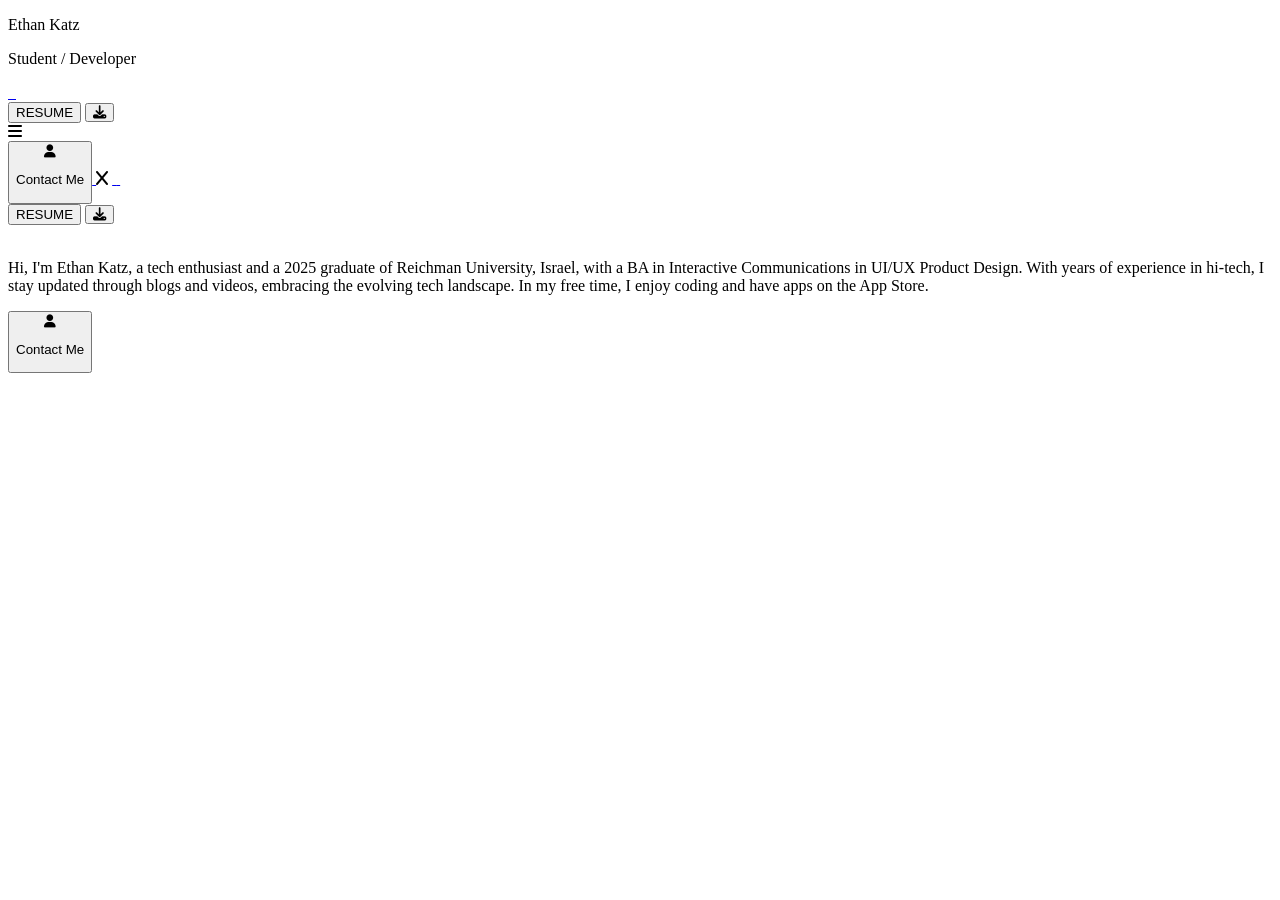
==== index.html @ 872ad4d2 "Update bio to reflect 2025 graduation The home page copy and the meta/og descriptions on the home, c" ====
<!DOCTYPE html>
<html>
  <head>
    <meta charset="UTF-8" />
    <link rel="stylesheet" href="/style.css?v=1.0" />
    <meta name="viewport" content="width=device-width,initial-scale=1" />
    <link
      rel="apple-touch-icon"
      sizes="180x180"
      href="https://ik.imagekit.io/ethankatz/IMG_0045_srifbNHCv.jpg" />
    <link
      rel="icon"
      type="image/png"
      sizes="32x32"
      href="https://ik.imagekit.io/ethankatz/IMG_0045_srifbNHCv.jpg" />
    <link
      rel="icon"
      type="image/png"
      sizes="16x16"
      href="https://ik.imagekit.io/ethankatz/IMG_0045_srifbNHCv.jpg" />
    <title>Ethan Katz</title>
    <meta name="title" content="Ethan Katz" />
    <meta
      name="description"
      content="Hi, I'm Ethan Katz, a tech enthusiast with multiple years of
          experience in hi-tech. In 2025, I graduated from Reichman
          University in Israel with a BA in Interactive Communications in UI/UX Product Design. I'm currently living in Israel but I grew up in Detroit,
          Michigan. Besides for my education and professional endeavors, I love
          staying up to date with the latest technology by reading blogs and
          watching videos to broaden my horizons and embrace the ever-evolving
          landscape of technology. In my free time, I enjoy coding
          and I have created a couple of apps currently on the App Store." />
    <meta property="og:type" content="website" />
    <meta property="og:url" content="https://katzethan.com/" />
    <meta property="og:title" content="Ethan Katz" />
    <meta
      property="og:description"
      content="Hi, I'm Ethan Katz, a tech enthusiast with multiple years of
          experience in hi-tech. In 2025, I graduated from Reichman
          University in Israel with a BA in Interactive Communications in UI/UX Product Design. I'm currently living in Israel but I grew up in Detroit,
          Michigan. Besides for my education and professional endeavors, I love
          staying up to date with the latest technology by reading blogs and
          watching videos to broaden my horizons and embrace the ever-evolving
          landscape of technology. In my free time, I enjoy coding
          and I have created a couple of apps currently on the App Store." />
    <meta
      property="og:image"
      content="https://ik.imagekit.io/ethankatz/IMG_0045_srifbNHCv.jpg" />
    <link
      href="https://fonts.googleapis.com/css2?family=Montserrat&display=swap&family=Permanent+Marker&display=swap"
      rel="stylesheet" />
    <link
      href="https://fonts.googleapis.com/css?family=Jura"
      rel="stylesheet" />
    <link
      rel="stylesheet"
      href="https://cdnjs.cloudflare.com/ajax/libs/font-awesome/6.5.2/css/all.min.css" />
    <script
      async
      src="https://www.googletagmanager.com/gtag/js?id=G-3BS5N4R20S"></script>
    <script>
      window.dataLayer = window.dataLayer || [];
      function gtag() {
        dataLayer.push(arguments);
      }
      gtag("js", new Date());

      gtag("config", "G-3BS5N4R20S");
    </script>
  </head>
  <body>
    <div class="header-div">
      <div>
        <p class="text-name">Ethan Katz</p>
        <p class="text-bio">Student / Developer</p>
      </div>
      <div class="nav-bar">
        <a href="appstore/appstore.html">
          <img
            class="appstore-button"
            src="https://ik.imagekit.io/ethankatz/image%203_d5ofz4-LZ.png?updatedAt=1715024123411"
            alt="" />
        </a>
        <a href="Https://Github.com/Ethan-Katz" target="_blank">
          <img
            class="github-button"
            src="https://ik.imagekit.io/ethankatz/githubimage_bPc_3LEwG.png?ik-sdk-version=javascript-1.4.3&updatedAt=1655300149205"
            alt="" />
        </a>
        <a href="https://linkedin.com/in/ethanrkatz" target="_blank">
          <img
            class="linkedin-button"
            src="https://ik.imagekit.io/ethankatz/Linkedin__H7a9CwIHK.png?ik-sdk-version=javascript-1.4.3&updatedAt=1655300155496"
            alt="" />
        </a>
        <div class="pill-button">
          <a href="resume/cv.html" target="_blank"
            ><button class="resume-button">RESUME</button></a
          >
          <a href="Resume-EthanKatz.pdf" download="Resume-EthanKatz"
            ><button class="download-button fa fa-download"></button
          ></a>
        </div>
      </div>
      <i class="fa-solid fa-bars menu-bar"></i>
      <div class="nav-bar-mobile">
        <a href="contact/contact.html">
          <button class="non-floating-button">
            <i class="fa-solid fa-user floating-user"></i>
            <p class="floating-text">Contact Me</p>
          </button>
        </a>
        <i class="fa-solid fa-x close-button"></i>
        <a class="appstore-a" href="appstore/appstore.html">
          <img
            class="appstore-button"
            src="https://ik.imagekit.io/ethankatz/image%203_d5ofz4-LZ.png?updatedAt=1715024123411"
            alt="" />
        </a>
        <a
          class="github-a"
          href="Https://Github.com/Ethan-Katz"
          target="_blank">
          <img
            class="github-button"
            src="https://ik.imagekit.io/ethankatz/githubimage_bPc_3LEwG.png?ik-sdk-version=javascript-1.4.3&updatedAt=1655300149205"
            alt="" />
        </a>
        <a
          class="linkedin-a"
          href="https://linkedin.com/in/ethanrkatz"
          target="_blank">
          <img
            class="linkedin-button"
            src="https://ik.imagekit.io/ethankatz/Linkedin__H7a9CwIHK.png?ik-sdk-version=javascript-1.4.3&updatedAt=1655300155496"
            alt="" />
        </a>
        <div class="pill-button">
          <a href="resume/cv.html" target="_blank"
            ><button class="resume-button">RESUME</button></a
          >
          <a href="Resume-EthanKatz.pdf" download="Resume-EthanKatz"
            ><button class="download-button fa fa-download"></button
          ></a>
        </div>
      </div>
    </div>
    <div class="main-div">
      <img
        class="background-image"
        src="https://ik.imagekit.io/ethankatz/Desktop_TbOBhF9pt.svg?updatedAt=1715025002561"
        alt="" />
      <img
        draggable="false"
        src="https://ik.imagekit.io/ethankatz/IMG_0045_srifbNHCv.jpg?updatedAt=1703605185402"
        alt=""
        class="main-image" />
      <p class="main-text">
        Hi, I'm Ethan Katz, a tech enthusiast and a 2025 graduate of Reichman
        University, Israel, with a BA in Interactive Communications in UI/UX
        Product Design. With years of experience in hi-tech, I stay updated
        through blogs and videos, embracing the evolving tech landscape. In my
        free time, I enjoy coding and have apps on the App Store.
      </p>
    </div>
    <a href="contact/contact.html">
      <button class="floating-button">
        <i class="fa-solid fa-user floating-user"></i>
        <p class="floating-text">Contact Me</p>
      </button>
    </a>

    <script src="script.js"></script>
  </body>
</html>
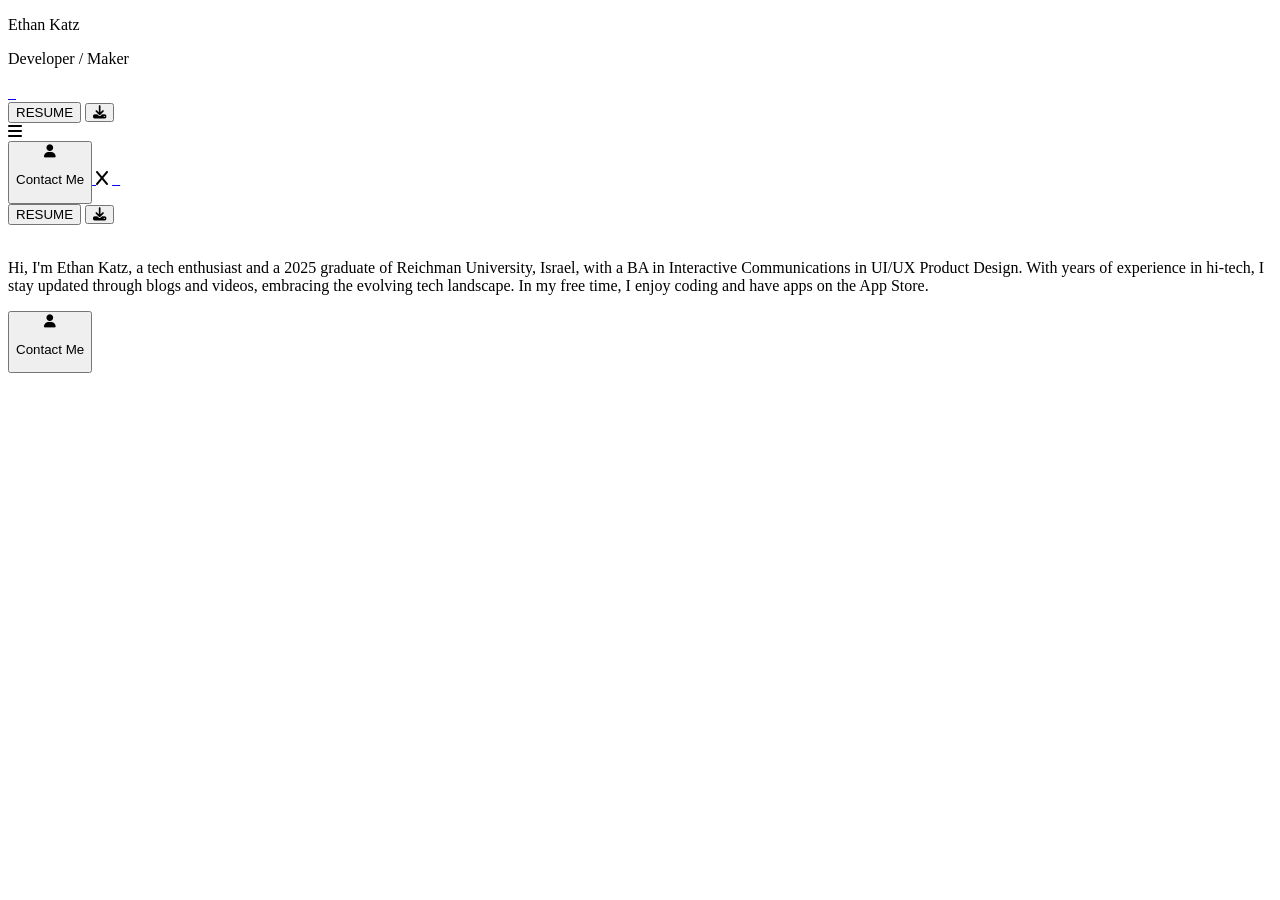
==== commit 382cc368: "Replace the "Student" tagline with "Developer / Maker" The home page header and the resume's summary" ====
--- a/index.html
+++ b/index.html
@@ -72,7 +72,7 @@
     <div class="header-div">
       <div>
         <p class="text-name">Ethan Katz</p>
-        <p class="text-bio">Student / Developer</p>
+        <p class="text-bio">Developer / Maker</p>
       </div>
       <div class="nav-bar">
         <a href="appstore/appstore.html">
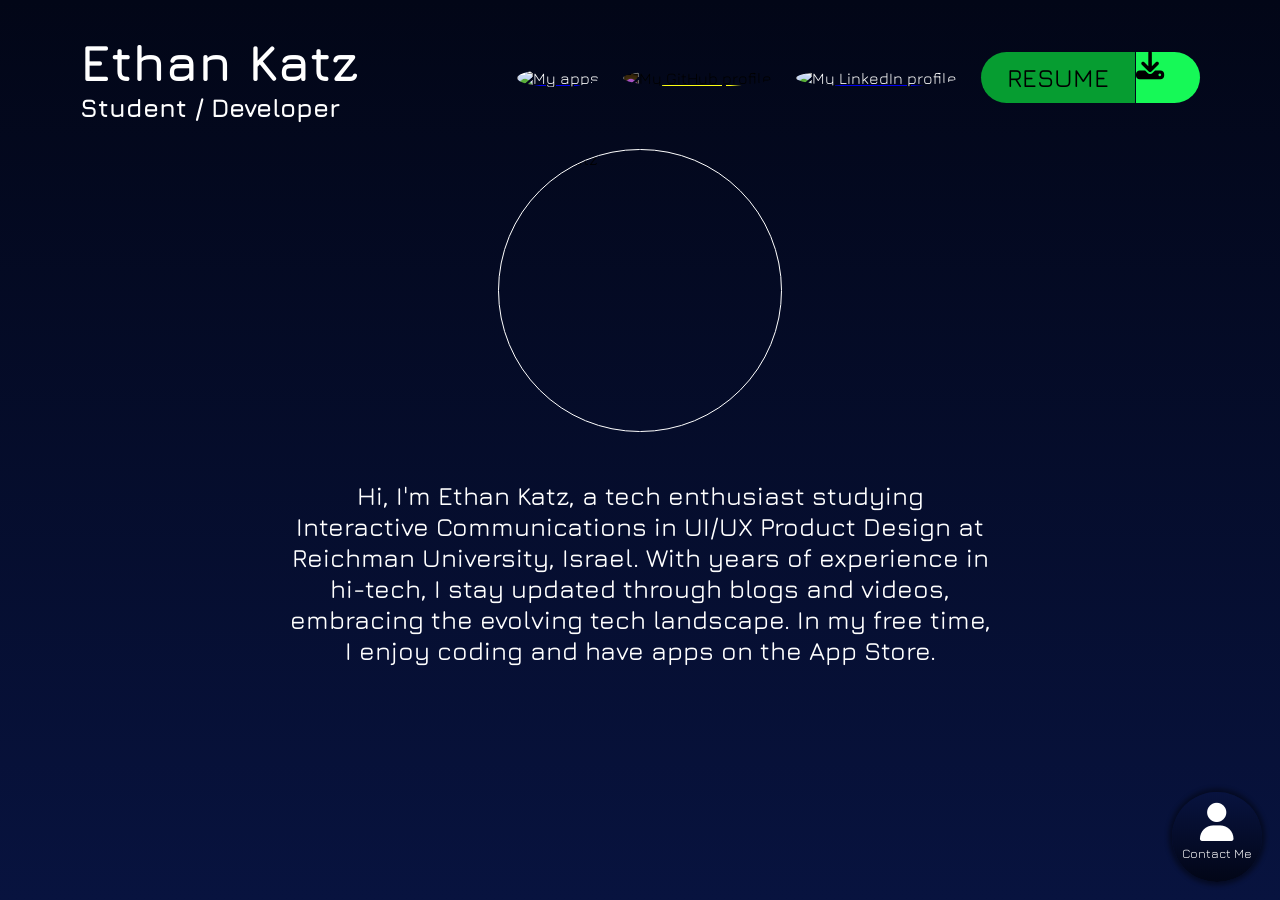
==== commit e08de16f: "Make the site usable with a screen reader and a keyboard Give every meaningful image real alt text, " ====
--- a/index.html
+++ b/index.html
@@ -1,5 +1,5 @@
 <!DOCTYPE html>
-<html>
+<html lang="en">
   <head>
     <meta charset="UTF-8" />
     <link rel="stylesheet" href="/style.css?v=1.0" />
@@ -23,8 +23,8 @@
     <meta
       name="description"
       content="Hi, I'm Ethan Katz, a tech enthusiast with multiple years of
-          experience in hi-tech. In 2025, I graduated from Reichman
-          University in Israel with a BA in Interactive Communications in UI/UX Product Design. I'm currently living in Israel but I grew up in Detroit,
+          experience in hi-tech. Currently, I'm pursuing my studies at Reichman
+          University in Israel, learning Interactive Communications in UI/UX Product Design. I'm currently living in Israel but I grew up in Detroit,
           Michigan. Besides for my education and professional endeavors, I love
           staying up to date with the latest technology by reading blogs and
           watching videos to broaden my horizons and embrace the ever-evolving
@@ -36,8 +36,8 @@
     <meta
       property="og:description"
       content="Hi, I'm Ethan Katz, a tech enthusiast with multiple years of
-          experience in hi-tech. In 2025, I graduated from Reichman
-          University in Israel with a BA in Interactive Communications in UI/UX Product Design. I'm currently living in Israel but I grew up in Detroit,
+          experience in hi-tech. Currently, I'm pursuing my studies at Reichman
+          University in Israel, learning Interactive Communications in UI/UX Product Design. I'm currently living in Israel but I grew up in Detroit,
           Michigan. Besides for my education and professional endeavors, I love
           staying up to date with the latest technology by reading blogs and
           watching videos to broaden my horizons and embrace the ever-evolving
@@ -72,50 +72,61 @@
     <div class="header-div">
       <div>
         <p class="text-name">Ethan Katz</p>
-        <p class="text-bio">Developer / Maker</p>
+        <p class="text-bio">Student / Developer</p>
       </div>
       <div class="nav-bar">
         <a href="appstore/appstore.html">
           <img
             class="appstore-button"
             src="https://ik.imagekit.io/ethankatz/image%203_d5ofz4-LZ.png?updatedAt=1715024123411"
-            alt="" />
+            alt="My apps" />
         </a>
         <a href="Https://Github.com/Ethan-Katz" target="_blank">
           <img
             class="github-button"
             src="https://ik.imagekit.io/ethankatz/githubimage_bPc_3LEwG.png?ik-sdk-version=javascript-1.4.3&updatedAt=1655300149205"
-            alt="" />
+            alt="My GitHub profile" />
         </a>
         <a href="https://linkedin.com/in/ethanrkatz" target="_blank">
           <img
             class="linkedin-button"
             src="https://ik.imagekit.io/ethankatz/Linkedin__H7a9CwIHK.png?ik-sdk-version=javascript-1.4.3&updatedAt=1655300155496"
-            alt="" />
+            alt="My LinkedIn profile" />
         </a>
         <div class="pill-button">
-          <a href="resume/cv.html" target="_blank"
-            ><button class="resume-button">RESUME</button></a
+          <a class="resume-button" href="resume/cv.html" target="_blank"
+            >RESUME</a
           >
-          <a href="Resume-EthanKatz.pdf" download="Resume-EthanKatz"
-            ><button class="download-button fa fa-download"></button
-          ></a>
+          <a
+            class="download-button fa fa-download"
+            href="Resume-EthanKatz.pdf"
+            download="Resume-EthanKatz"
+            aria-label="Download my resume as a PDF"></a>
         </div>
       </div>
-      <i class="fa-solid fa-bars menu-bar"></i>
-      <div class="nav-bar-mobile">
+      <button
+        class="menu-bar"
+        type="button"
+        aria-label="Open menu"
+        aria-expanded="false"
+        aria-controls="nav-bar-mobile">
+        <i class="fa-solid fa-bars" aria-hidden="true"></i>
+      </button>
+      <div class="nav-bar-mobile" id="nav-bar-mobile">
         <a href="contact/contact.html">
           <button class="non-floating-button">
-            <i class="fa-solid fa-user floating-user"></i>
+            <i class="fa-solid fa-user floating-user" aria-hidden="true"></i>
             <p class="floating-text">Contact Me</p>
           </button>
         </a>
-        <i class="fa-solid fa-x close-button"></i>
+        <button class="close-button" type="button" aria-label="Close menu">
+          <i class="fa-solid fa-x" aria-hidden="true"></i>
+        </button>
         <a class="appstore-a" href="appstore/appstore.html">
           <img
             class="appstore-button"
             src="https://ik.imagekit.io/ethankatz/image%203_d5ofz4-LZ.png?updatedAt=1715024123411"
-            alt="" />
+            alt="My apps" />
         </a>
         <a
           class="github-a"
@@ -124,7 +135,7 @@
           <img
             class="github-button"
             src="https://ik.imagekit.io/ethankatz/githubimage_bPc_3LEwG.png?ik-sdk-version=javascript-1.4.3&updatedAt=1655300149205"
-            alt="" />
+            alt="My GitHub profile" />
         </a>
         <a
           class="linkedin-a"
@@ -133,15 +144,17 @@
           <img
             class="linkedin-button"
             src="https://ik.imagekit.io/ethankatz/Linkedin__H7a9CwIHK.png?ik-sdk-version=javascript-1.4.3&updatedAt=1655300155496"
-            alt="" />
+            alt="My LinkedIn profile" />
         </a>
         <div class="pill-button">
-          <a href="resume/cv.html" target="_blank"
-            ><button class="resume-button">RESUME</button></a
+          <a class="resume-button" href="resume/cv.html" target="_blank"
+            >RESUME</a
           >
-          <a href="Resume-EthanKatz.pdf" download="Resume-EthanKatz"
-            ><button class="download-button fa fa-download"></button
-          ></a>
+          <a
+            class="download-button fa fa-download"
+            href="Resume-EthanKatz.pdf"
+            download="Resume-EthanKatz"
+            aria-label="Download my resume as a PDF"></a>
         </div>
       </div>
     </div>
@@ -153,19 +166,19 @@
       <img
         draggable="false"
         src="https://ik.imagekit.io/ethankatz/IMG_0045_srifbNHCv.jpg?updatedAt=1703605185402"
-        alt=""
+        alt="Ethan Katz"
         class="main-image" />
       <p class="main-text">
-        Hi, I'm Ethan Katz, a tech enthusiast and a 2025 graduate of Reichman
-        University, Israel, with a BA in Interactive Communications in UI/UX
-        Product Design. With years of experience in hi-tech, I stay updated
-        through blogs and videos, embracing the evolving tech landscape. In my
-        free time, I enjoy coding and have apps on the App Store.
+        Hi, I'm Ethan Katz, a tech enthusiast studying Interactive
+        Communications in UI/UX Product Design at Reichman University, Israel.
+        With years of experience in hi-tech, I stay updated through blogs and
+        videos, embracing the evolving tech landscape. In my free time, I enjoy
+        coding and have apps on the App Store.
       </p>
     </div>
     <a href="contact/contact.html">
       <button class="floating-button">
-        <i class="fa-solid fa-user floating-user"></i>
+        <i class="fa-solid fa-user floating-user" aria-hidden="true"></i>
         <p class="floating-text">Contact Me</p>
       </button>
     </a>
--- a/style.css
+++ b/style.css
@@ -0,0 +1,370 @@
+body {
+  font-family: Jura;
+  background: linear-gradient(#020617, #08133f);
+  background-repeat: no-repeat;
+  background-attachment: fixed;
+  height: 100%;
+  margin: 0;
+}
+
+/* Floating Button */
+
+.floating-button {
+  width: 7vw;
+  height: 7vw;
+  border-radius: 50%;
+  background: linear-gradient(#08133f, #020617);
+  --position: min(2vw, 2vh);
+  position: fixed;
+  bottom: var(--position);
+  right: var(--position);
+  color: white;
+  border: 0;
+  box-shadow: 0px 0px 5px 3px rgba(0, 0, 0, 0.25),
+    0px 0px 5px 3px rgba(0, 0, 0, 0.25);
+  font-size: 3vw;
+  transition: 0.5s;
+}
+
+.floating-button:hover {
+  transform: scale(1.07);
+}
+
+.floating-text {
+  font-size: 1vw;
+  font-family: Jura;
+  transform: translateY(-0.5vw);
+}
+
+.floating-user {
+  transform: translateY(0.5vw);
+}
+
+/* Top Bar */
+
+.header-div {
+  display: flex;
+  justify-content: space-between;
+  align-items: center;
+  margin-top: 2rem;
+  margin-inline: 5rem;
+  margin-bottom: 2vw;
+}
+
+/* Name and Bio */
+
+.text-name {
+  font-size: 4vw;
+  font-weight: bold;
+  color: white;
+  margin: 0;
+}
+
+.text-bio {
+  font-size: 2vw;
+  font-weight: bold;
+  color: white;
+  margin: 0;
+}
+
+/* Navigation Bar */
+
+.nav-bar {
+  display: flex;
+  align-items: center;
+  gap: 1.5rem;
+}
+
+/* Mobile Navigation Bar */
+
+.nav-bar-mobile {
+  display: none;
+}
+
+/* Navigation Bar Items */
+
+.appstore-button {
+  width: 4vw;
+  height: 4vw;
+  border-radius: 50%;
+  color: white;
+  border: 0;
+  margin: auto;
+  transition: 0.5s;
+}
+
+.appstore-button:hover {
+  transform: scale(1.07);
+}
+
+.github-button {
+  width: 4vw;
+  height: 4vw;
+  border-radius: 50%;
+  color: white;
+  border: 0;
+  margin: auto;
+  filter: invert();
+  transition: 0.5s;
+}
+
+.github-button:hover {
+  transform: scale(1.07);
+}
+
+.linkedin-button {
+  width: 4vw;
+  height: 4vw;
+  border-radius: 50%;
+  color: white;
+  border: 0;
+  margin: auto;
+  transition: 0.5s;
+}
+
+.linkedin-button:hover {
+  transform: scale(1.07);
+}
+
+.resume-button {
+  background-color: #069d31;
+  color: black;
+  text-align: center;
+  text-decoration: none;
+  border-radius: 250px 0 0 250px;
+  border: 0;
+  width: 12vw;
+  height: 4vw;
+  display: flex;
+  align-items: center;
+  justify-content: center;
+  font-family: Jura;
+  font-size: 2vw;
+  font-weight: 500;
+  transition: 0.5s;
+}
+
+.resume-button:hover {
+  transform: scale(1.07);
+}
+
+.download-button {
+  background-color: #16f957;
+  color: black;
+  border-radius: 0 250px 250px 0;
+  border: 0;
+  margin-left: 1px;
+  width: 5vw;
+  height: 4vw;
+  display: flex;
+  align-items: center;
+  justify-content: center;
+  text-decoration: none;
+  font-size: 2.2vw !important;
+  transition: 0.5s;
+}
+
+.download-button:hover {
+  transform: scale(1.07);
+}
+
+.pill-button {
+  display: flex;
+}
+
+/* Main Section */
+
+.main-div {
+  position: relative;
+}
+
+.menu-bar {
+  display: none !important;
+}
+
+/* The menu toggle and its close button are real <button> elements, so strip the
+   default chrome and keep the plain icon appearance. */
+
+.menu-bar,
+.close-button {
+  background: none;
+  border: 0;
+  padding: 0;
+  font-family: inherit;
+  color: white;
+  cursor: pointer;
+}
+
+/* Keyboard focus needs to be visible against the dark background. */
+
+a:focus-visible,
+button:focus-visible {
+  outline: 3px solid #16f957;
+  outline-offset: 3px;
+  border-radius: 4px;
+}
+
+.background-image {
+  position: absolute;
+  top: 0;
+  left: 50%;
+  transform: translateX(-50%);
+  width: 80%;
+  z-index: -1;
+}
+
+.main-image {
+  margin: auto;
+  width: 22vw;
+  aspect-ratio: 1 / 1;
+  border-radius: 50%;
+  border: 1px solid white;
+  display: block;
+  margin-bottom: 3rem;
+  transition: 0.5s;
+}
+
+.main-image:hover {
+  transform: scale(1.07);
+}
+
+.main-text {
+  color: white;
+  font-weight: 500;
+  font-size: 2vw;
+  text-align: center;
+  max-width: 55%;
+  margin: auto;
+  margin-bottom: 3rem;
+}
+
+@media screen and (orientation: portrait) {
+  .nav-bar {
+    display: none;
+  }
+
+  .background-image {
+    display: none;
+  }
+
+  .floating-button {
+    display: none;
+  }
+
+  .main-image {
+    width: 35vh;
+    margin-bottom: 1rem;
+  }
+
+  .main-text {
+    font-size: 2.5vh;
+    max-width: 90%;
+    margin-bottom: 1rem;
+  }
+
+  .text-name {
+    font-size: 5.5vh;
+  }
+
+  .text-bio {
+    font-size: 2.5vh;
+  }
+
+  .header-div {
+    margin-bottom: 2.5rem;
+    margin-inline: 2rem;
+  }
+
+  .menu-bar {
+    display: block !important;
+    color: white;
+    font-size: 5vh;
+  }
+
+  .appstore-button {
+    width: 10vh;
+    height: 10vh;
+  }
+
+  .github-button {
+    width: 10vh;
+    height: 10vh;
+  }
+
+  .linkedin-button {
+    width: 10vh;
+    height: 10vh;
+  }
+
+  .nav-bar-mobile.menu-open {
+    position: fixed;
+    top: 1.5rem;
+    right: 0.8rem;
+    display: flex;
+    flex-direction: column;
+    gap: 1.5rem;
+    background: linear-gradient(#08133f, #020617);
+    z-index: 2;
+    padding: 1.5rem;
+    border-radius: 20px;
+    border: 1px solid white;
+    width: 50%;
+  }
+
+  .close-button {
+    color: white;
+    position: absolute;
+    top: 1.6rem;
+    right: 1.5rem;
+    font-size: 5vh;
+  }
+
+  .appstore-a,
+  .github-a,
+  .linkedin-a {
+    align-self: center;
+  }
+
+  .non-floating-button {
+    width: 10vh;
+    height: 10vh;
+    border-radius: 50%;
+    background: linear-gradient(#020617, #08133f);
+    --position: min(2vw, 2vh);
+    color: white;
+    border: 0;
+    box-shadow: 0px 0px 5px 3px rgba(0, 0, 0, 0.25),
+      0px 0px 5px 3px rgba(0, 0, 0, 0.25);
+    font-size: 3vw;
+    transition: 0.5s;
+  }
+
+  .non-floating-button:hover {
+    transform: scale(1.07);
+  }
+
+  .floating-user {
+    font-size: 4vh;
+  }
+
+  .floating-text {
+    font-size: 1.2vh;
+  }
+
+  .pill-button {
+    width: max-content;
+    margin-inline: auto;
+  }
+
+  .resume-button {
+    width: 18vh;
+    height: 10vh;
+    font-size: 2.5vh;
+  }
+
+  .download-button {
+    width: 5vh;
+    height: 10vh;
+    font-size: 2vh;
+  }
+}
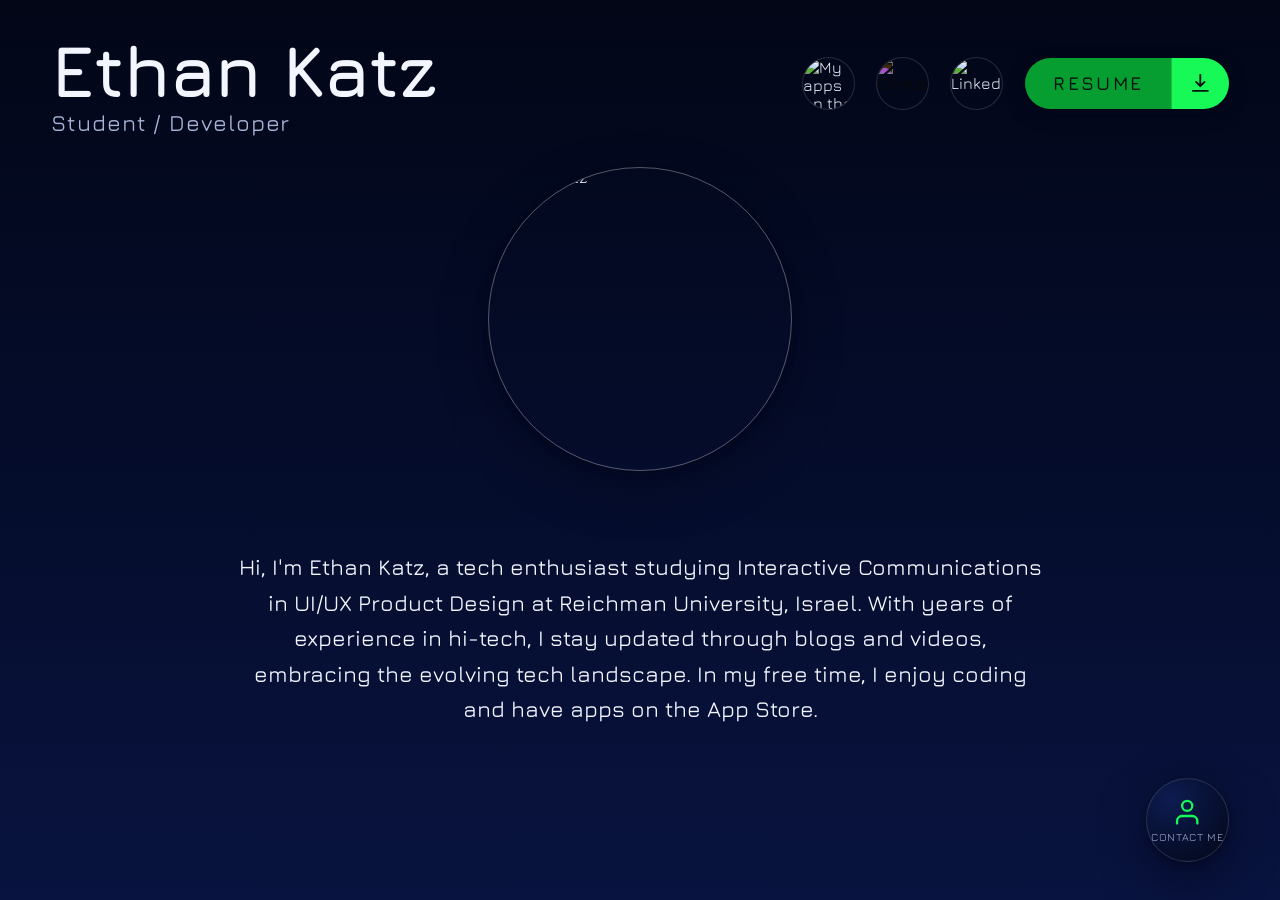
==== commit 5cb2526e: "Refresh the styling and make the apps page hold any number of apps Before: type and controls were si" ====
--- a/index.html
+++ b/index.html
@@ -1,9 +1,12 @@
-<!DOCTYPE html>
+<!doctype html>
 <html lang="en">
   <head>
     <meta charset="UTF-8" />
-    <link rel="stylesheet" href="/style.css?v=1.0" />
     <meta name="viewport" content="width=device-width,initial-scale=1" />
+    <title>Ethan Katz</title>
+
+    <link rel="stylesheet" href="/style.css?v=2.0" />
+
     <link
       rel="apple-touch-icon"
       sizes="180x180"
@@ -18,7 +21,8 @@
       type="image/png"
       sizes="16x16"
       href="https://ik.imagekit.io/ethankatz/IMG_0045_srifbNHCv.jpg" />
-    <title>Ethan Katz</title>
+
+    <meta name="theme-color" content="#020617" />
     <meta name="title" content="Ethan Katz" />
     <meta
       name="description"
@@ -46,15 +50,14 @@
     <meta
       property="og:image"
       content="https://ik.imagekit.io/ethankatz/IMG_0045_srifbNHCv.jpg" />
-    <link
-      href="https://fonts.googleapis.com/css2?family=Montserrat&display=swap&family=Permanent+Marker&display=swap"
+
+    <link rel="preconnect" href="https://fonts.googleapis.com" />
+    <link rel="preconnect" href="https://fonts.gstatic.com" crossorigin />
+    <link
+      href="https://fonts.googleapis.com/css2?family=Jura:wght@400;500;600;700&display=swap"
       rel="stylesheet" />
-    <link
-      href="https://fonts.googleapis.com/css?family=Jura"
-      rel="stylesheet" />
-    <link
-      rel="stylesheet"
-      href="https://cdnjs.cloudflare.com/ajax/libs/font-awesome/6.5.2/css/all.min.css" />
+
+    <!-- Google tag (gtag.js) -->
     <script
       async
       src="https://www.googletagmanager.com/gtag/js?id=G-3BS5N4R20S"></script>
@@ -69,120 +72,154 @@
     </script>
   </head>
   <body>
-    <div class="header-div">
-      <div>
-        <p class="text-name">Ethan Katz</p>
-        <p class="text-bio">Student / Developer</p>
+    <header class="site-header">
+      <div class="identity">
+        <span class="identity__name">Ethan Katz</span>
+        <span class="identity__role">Student / Developer</span>
       </div>
-      <div class="nav-bar">
-        <a href="appstore/appstore.html">
-          <img
-            class="appstore-button"
-            src="https://ik.imagekit.io/ethankatz/image%203_d5ofz4-LZ.png?updatedAt=1715024123411"
-            alt="My apps" />
-        </a>
-        <a href="Https://Github.com/Ethan-Katz" target="_blank">
-          <img
-            class="github-button"
-            src="https://ik.imagekit.io/ethankatz/githubimage_bPc_3LEwG.png?ik-sdk-version=javascript-1.4.3&updatedAt=1655300149205"
-            alt="My GitHub profile" />
-        </a>
-        <a href="https://linkedin.com/in/ethanrkatz" target="_blank">
-          <img
-            class="linkedin-button"
-            src="https://ik.imagekit.io/ethankatz/Linkedin__H7a9CwIHK.png?ik-sdk-version=javascript-1.4.3&updatedAt=1655300155496"
-            alt="My LinkedIn profile" />
-        </a>
-        <div class="pill-button">
-          <a class="resume-button" href="resume/cv.html" target="_blank"
-            >RESUME</a
-          >
-          <a
-            class="download-button fa fa-download"
-            href="Resume-EthanKatz.pdf"
-            download="Resume-EthanKatz"
-            aria-label="Download my resume as a PDF"></a>
-        </div>
-      </div>
+
       <button
-        class="menu-bar"
+        class="nav-toggle"
         type="button"
-        aria-label="Open menu"
         aria-expanded="false"
-        aria-controls="nav-bar-mobile">
-        <i class="fa-solid fa-bars" aria-hidden="true"></i>
+        aria-controls="site-nav"
+        aria-label="Menu">
+        <svg
+          class="nav-toggle__open"
+          viewBox="0 0 24 24"
+          fill="none"
+          stroke="currentColor"
+          stroke-width="2"
+          stroke-linecap="round"
+          aria-hidden="true">
+          <path d="M4 7h16M4 12h16M4 17h16" />
+        </svg>
+        <svg
+          class="nav-toggle__close"
+          viewBox="0 0 24 24"
+          fill="none"
+          stroke="currentColor"
+          stroke-width="2"
+          stroke-linecap="round"
+          aria-hidden="true">
+          <path d="M6 6l12 12M18 6L6 18" />
+        </svg>
       </button>
-      <div class="nav-bar-mobile" id="nav-bar-mobile">
-        <a href="contact/contact.html">
-          <button class="non-floating-button">
-            <i class="fa-solid fa-user floating-user" aria-hidden="true"></i>
-            <p class="floating-text">Contact Me</p>
-          </button>
-        </a>
-        <button class="close-button" type="button" aria-label="Close menu">
-          <i class="fa-solid fa-x" aria-hidden="true"></i>
-        </button>
-        <a class="appstore-a" href="appstore/appstore.html">
-          <img
-            class="appstore-button"
-            src="https://ik.imagekit.io/ethankatz/image%203_d5ofz4-LZ.png?updatedAt=1715024123411"
-            alt="My apps" />
-        </a>
-        <a
-          class="github-a"
-          href="Https://Github.com/Ethan-Katz"
-          target="_blank">
-          <img
-            class="github-button"
-            src="https://ik.imagekit.io/ethankatz/githubimage_bPc_3LEwG.png?ik-sdk-version=javascript-1.4.3&updatedAt=1655300149205"
-            alt="My GitHub profile" />
-        </a>
-        <a
-          class="linkedin-a"
-          href="https://linkedin.com/in/ethanrkatz"
-          target="_blank">
-          <img
-            class="linkedin-button"
-            src="https://ik.imagekit.io/ethankatz/Linkedin__H7a9CwIHK.png?ik-sdk-version=javascript-1.4.3&updatedAt=1655300155496"
-            alt="My LinkedIn profile" />
-        </a>
-        <div class="pill-button">
-          <a class="resume-button" href="resume/cv.html" target="_blank"
-            >RESUME</a
-          >
-          <a
-            class="download-button fa fa-download"
-            href="Resume-EthanKatz.pdf"
-            download="Resume-EthanKatz"
-            aria-label="Download my resume as a PDF"></a>
-        </div>
-      </div>
-    </div>
-    <div class="main-div">
+
+      <nav class="site-nav" id="site-nav">
+        <ul class="site-nav__list">
+          <li class="site-nav__contact">
+            <a class="contact-dot" href="/contact/contact.html">
+              <svg
+                viewBox="0 0 24 24"
+                fill="none"
+                stroke="currentColor"
+                stroke-width="1.8"
+                stroke-linecap="round"
+                aria-hidden="true">
+                <path d="M20 21v-2a4 4 0 0 0-4-4H8a4 4 0 0 0-4 4v2" />
+                <circle cx="12" cy="7" r="4" />
+              </svg>
+              <span>Contact Me</span>
+            </a>
+          </li>
+          <li>
+            <a class="icon-link" href="/appstore/appstore.html">
+              <img
+                src="https://ik.imagekit.io/ethankatz/tr:w-120,h-120/image%203_d5ofz4-LZ.png?updatedAt=1715024123411"
+                width="120"
+                height="120"
+                alt="My apps on the App Store" />
+            </a>
+          </li>
+          <li>
+            <a
+              class="icon-link icon-link--invert"
+              href="https://github.com/Ethan-Katz"
+              target="_blank"
+              rel="noopener">
+              <img
+                src="https://ik.imagekit.io/ethankatz/tr:w-120,h-120/githubimage_bPc_3LEwG.png?updatedAt=1655300149205"
+                width="120"
+                height="120"
+                alt="GitHub" />
+            </a>
+          </li>
+          <li>
+            <a
+              class="icon-link"
+              href="https://linkedin.com/in/ethanrkatz"
+              target="_blank"
+              rel="noopener">
+              <img
+                src="https://ik.imagekit.io/ethankatz/tr:w-120,h-120/Linkedin__H7a9CwIHK.png?updatedAt=1655300155496"
+                width="120"
+                height="120"
+                alt="LinkedIn" />
+            </a>
+          </li>
+          <li>
+            <div class="resume-pill">
+              <a
+                class="resume-pill__view"
+                href="/resume/cv.html"
+                target="_blank"
+                rel="noopener"
+                >RESUME</a
+              >
+              <a
+                class="resume-pill__download"
+                href="/Resume-EthanKatz.pdf"
+                download="Resume-EthanKatz"
+                aria-label="Download my resume as a PDF">
+                <svg
+                  viewBox="0 0 24 24"
+                  fill="none"
+                  stroke="currentColor"
+                  stroke-width="2"
+                  stroke-linecap="round"
+                  stroke-linejoin="round"
+                  aria-hidden="true">
+                  <path d="M12 3v12m0 0l-4.5-4.5M12 15l4.5-4.5M4 20h16" />
+                </svg>
+              </a>
+            </div>
+          </li>
+        </ul>
+      </nav>
+    </header>
+
+    <main class="hero">
       <img
-        class="background-image"
-        src="https://ik.imagekit.io/ethankatz/Desktop_TbOBhF9pt.svg?updatedAt=1715025002561"
-        alt="" />
-      <img
+        class="hero__portrait"
+        src="https://ik.imagekit.io/ethankatz/tr:w-620,h-620/IMG_0045_srifbNHCv.jpg?updatedAt=1703605185402"
+        width="620"
+        height="620"
         draggable="false"
-        src="https://ik.imagekit.io/ethankatz/IMG_0045_srifbNHCv.jpg?updatedAt=1703605185402"
-        alt="Ethan Katz"
-        class="main-image" />
-      <p class="main-text">
+        alt="Ethan Katz" />
+      <p class="hero__lede">
         Hi, I'm Ethan Katz, a tech enthusiast studying Interactive
         Communications in UI/UX Product Design at Reichman University, Israel.
         With years of experience in hi-tech, I stay updated through blogs and
         videos, embracing the evolving tech landscape. In my free time, I enjoy
         coding and have apps on the App Store.
       </p>
-    </div>
-    <a href="contact/contact.html">
-      <button class="floating-button">
-        <i class="fa-solid fa-user floating-user" aria-hidden="true"></i>
-        <p class="floating-text">Contact Me</p>
-      </button>
+    </main>
+
+    <a class="contact-dot contact-fab" href="/contact/contact.html">
+      <svg
+        viewBox="0 0 24 24"
+        fill="none"
+        stroke="currentColor"
+        stroke-width="1.8"
+        stroke-linecap="round"
+        aria-hidden="true">
+        <path d="M20 21v-2a4 4 0 0 0-4-4H8a4 4 0 0 0-4 4v2" />
+        <circle cx="12" cy="7" r="4" />
+      </svg>
+      <span>Contact Me</span>
     </a>
 
-    <script src="script.js"></script>
+    <script src="/script.js?v=2.0"></script>
   </body>
 </html>
--- a/style.css
+++ b/style.css
@@ -1,370 +1,491 @@
+/* ==========================================================================
+   Ethan Katz — katzethan.com
+   Design tokens, then the home page. Hand written, no build step.
+   ========================================================================== */
+
+:root {
+  /* Colour */
+  --bg-top: #020617;
+  --bg-bottom: #08133f;
+  --ink: #f3f6ff;
+  --ink-dim: #a8b5d8;
+  --hairline: rgba(255, 255, 255, 0.14);
+  --hairline-lit: rgba(255, 255, 255, 0.32);
+  --panel: rgba(9, 20, 58, 0.92);
+  --accent: #16f957;
+  --accent-deep: #069d31;
+  --accent-ink: #04140a;
+
+  /* Fluid type. Small end is phone, large end is a big desktop, and the
+     middle grows with the viewport instead of tracking it 1:1. */
+  --type-name: clamp(2.25rem, 1.35rem + 4vw, 4.75rem);
+  --type-role: clamp(1rem, 0.85rem + 0.7vw, 1.75rem);
+  --type-lede: clamp(1.05rem, 0.95rem + 0.55vw, 1.5rem);
+  --type-ui: clamp(0.95rem, 0.9rem + 0.35vw, 1.35rem);
+  --type-micro: clamp(0.625rem, 0.6rem + 0.1vw, 0.75rem);
+
+  /* Space */
+  --gutter: clamp(1.25rem, 4vw, 5rem);
+  --stack: clamp(1.5rem, 4vw, 3.5rem);
+
+  /* Shape */
+  --radius: 1.25rem;
+  --radius-pill: 999px;
+
+  /* Depth */
+  --shadow-low: 0 1px 2px rgba(2, 6, 23, 0.4), 0 6px 18px rgba(2, 6, 23, 0.35);
+  --shadow-high:
+    0 2px 6px rgba(2, 6, 23, 0.45), 0 18px 45px rgba(2, 6, 23, 0.5);
+
+  /* Motion */
+  --ease: cubic-bezier(0.2, 0.8, 0.2, 1);
+  --dur: 200ms;
+  --dur-slow: 320ms;
+}
+
+*,
+*::before,
+*::after {
+  box-sizing: border-box;
+}
+
+html {
+  -webkit-text-size-adjust: 100%;
+}
+
 body {
-  font-family: Jura;
-  background: linear-gradient(#020617, #08133f);
-  background-repeat: no-repeat;
-  background-attachment: fixed;
-  height: 100%;
   margin: 0;
-}
-
-/* Floating Button */
-
-.floating-button {
-  width: 7vw;
-  height: 7vw;
-  border-radius: 50%;
-  background: linear-gradient(#08133f, #020617);
-  --position: min(2vw, 2vh);
-  position: fixed;
-  bottom: var(--position);
-  right: var(--position);
-  color: white;
-  border: 0;
-  box-shadow: 0px 0px 5px 3px rgba(0, 0, 0, 0.25),
-    0px 0px 5px 3px rgba(0, 0, 0, 0.25);
-  font-size: 3vw;
-  transition: 0.5s;
-}
-
-.floating-button:hover {
-  transform: scale(1.07);
-}
-
-.floating-text {
-  font-size: 1vw;
-  font-family: Jura;
-  transform: translateY(-0.5vw);
-}
-
-.floating-user {
-  transform: translateY(0.5vw);
-}
-
-/* Top Bar */
-
-.header-div {
+  min-height: 100svh;
+  font-family: Jura, "Trebuchet MS", sans-serif;
+  color: var(--ink);
+  /* Propagates to the canvas, so it spans the whole document rather than
+     tiling once per viewport. */
+  background: linear-gradient(var(--bg-top), var(--bg-bottom)) no-repeat;
+  background-color: var(--bg-bottom);
   display: flex;
-  justify-content: space-between;
-  align-items: center;
-  margin-top: 2rem;
-  margin-inline: 5rem;
-  margin-bottom: 2vw;
-}
-
-/* Name and Bio */
-
-.text-name {
-  font-size: 4vw;
-  font-weight: bold;
-  color: white;
-  margin: 0;
-}
-
-.text-bio {
-  font-size: 2vw;
-  font-weight: bold;
-  color: white;
-  margin: 0;
-}
-
-/* Navigation Bar */
-
-.nav-bar {
+  flex-direction: column;
+  overflow-x: hidden;
+}
+
+a {
+  color: inherit;
+  text-decoration: none;
+}
+
+img,
+svg {
+  display: block;
+}
+
+/* One focus ring for the whole site. */
+:where(a, button):focus-visible {
+  outline: 2px solid var(--accent);
+  outline-offset: 3px;
+  border-radius: 6px;
+}
+
+/* --------------------------------------------------------------------------
+   Header
+   -------------------------------------------------------------------------- */
+
+.site-header {
   display: flex;
   align-items: center;
+  justify-content: space-between;
   gap: 1.5rem;
-}
-
-/* Mobile Navigation Bar */
-
-.nav-bar-mobile {
-  display: none;
-}
-
-/* Navigation Bar Items */
-
-.appstore-button {
-  width: 4vw;
-  height: 4vw;
-  border-radius: 50%;
-  color: white;
-  border: 0;
-  margin: auto;
-  transition: 0.5s;
-}
-
-.appstore-button:hover {
-  transform: scale(1.07);
-}
-
-.github-button {
-  width: 4vw;
-  height: 4vw;
-  border-radius: 50%;
-  color: white;
-  border: 0;
-  margin: auto;
-  filter: invert();
-  transition: 0.5s;
-}
-
-.github-button:hover {
-  transform: scale(1.07);
-}
-
-.linkedin-button {
-  width: 4vw;
-  height: 4vw;
-  border-radius: 50%;
-  color: white;
-  border: 0;
-  margin: auto;
-  transition: 0.5s;
-}
-
-.linkedin-button:hover {
-  transform: scale(1.07);
-}
-
-.resume-button {
-  background-color: #069d31;
-  color: black;
-  text-align: center;
-  text-decoration: none;
-  border-radius: 250px 0 0 250px;
-  border: 0;
-  width: 12vw;
-  height: 4vw;
+  padding: clamp(1.25rem, 3vw, 2rem) var(--gutter);
+}
+
+.identity {
+  display: grid;
+  gap: 0.15em;
+  line-height: 1.05;
+}
+
+.identity__name {
+  font-size: var(--type-name);
+  font-weight: 700;
+  letter-spacing: -0.02em;
+}
+
+.identity__role {
+  font-size: var(--type-role);
+  font-weight: 500;
+  color: var(--ink-dim);
+  letter-spacing: 0.04em;
+}
+
+/* --------------------------------------------------------------------------
+   Navigation
+   -------------------------------------------------------------------------- */
+
+.site-nav__list {
   display: flex;
   align-items: center;
-  justify-content: center;
-  font-family: Jura;
-  font-size: 2vw;
-  font-weight: 500;
-  transition: 0.5s;
-}
-
-.resume-button:hover {
-  transform: scale(1.07);
-}
-
-.download-button {
-  background-color: #16f957;
-  color: black;
-  border-radius: 0 250px 250px 0;
+  gap: clamp(0.85rem, 1.8vw, 1.75rem);
+  margin: 0;
+  padding: 0;
+  list-style: none;
+}
+
+/* Circular icon links (App Store, GitHub, LinkedIn). */
+.icon-link {
+  --icon-size: clamp(2.5rem, 4vw, 3.75rem);
+  display: block;
+  width: var(--icon-size);
+  height: var(--icon-size);
+  border-radius: 50%;
+  box-shadow: 0 0 0 1px var(--hairline);
+  transition:
+    transform var(--dur) var(--ease),
+    box-shadow var(--dur) var(--ease);
+}
+
+.icon-link img {
+  width: 100%;
+  height: 100%;
+  border-radius: inherit;
+  object-fit: cover;
+}
+
+.icon-link--invert img {
+  filter: invert(1);
+}
+
+/* Résumé pill: view on the left, download on the right. */
+.resume-pill {
+  display: flex;
+  border-radius: var(--radius-pill);
+  overflow: hidden;
+  box-shadow: var(--shadow-low);
+  transition: transform var(--dur) var(--ease);
+}
+
+.resume-pill__view,
+.resume-pill__download {
+  display: grid;
+  place-items: center;
+  height: clamp(2.5rem, 4vw, 3.75rem);
   border: 0;
-  margin-left: 1px;
-  width: 5vw;
-  height: 4vw;
-  display: flex;
-  align-items: center;
-  justify-content: center;
-  text-decoration: none;
-  font-size: 2.2vw !important;
-  transition: 0.5s;
-}
-
-.download-button:hover {
-  transform: scale(1.07);
-}
-
-.pill-button {
-  display: flex;
-}
-
-/* Main Section */
-
-.main-div {
-  position: relative;
-}
-
-.menu-bar {
-  display: none !important;
-}
-
-/* The menu toggle and its close button are real <button> elements, so strip the
-   default chrome and keep the plain icon appearance. */
-
-.menu-bar,
-.close-button {
+  font-family: inherit;
+  font-size: var(--type-ui);
+  font-weight: 600;
+  color: var(--accent-ink);
+  cursor: pointer;
+}
+
+.resume-pill__view {
+  padding-inline: clamp(1rem, 2.2vw, 2rem);
+  background: var(--accent-deep);
+  letter-spacing: 0.12em;
+}
+
+.resume-pill__download {
+  width: clamp(2.75rem, 4.5vw, 4rem);
+  background: var(--accent);
+  border-left: 1px solid rgba(4, 20, 10, 0.25);
+}
+
+.resume-pill__download svg {
+  width: 1.2em;
+  height: 1.2em;
+}
+
+/* Contact, both as the desktop floating button and inside the mobile menu. */
+.contact-dot {
+  --dot-size: clamp(5rem, 6.5vw, 6.25rem);
+  display: grid;
+  place-items: center;
+  align-content: center;
+  gap: 0.25em;
+  width: var(--dot-size);
+  height: var(--dot-size);
+  border-radius: 50%;
+  border: 1px solid var(--hairline);
+  background: radial-gradient(circle at 30% 25%, #0d1c50, var(--bg-top));
+  box-shadow: var(--shadow-high);
+  transition:
+    transform var(--dur) var(--ease),
+    box-shadow var(--dur) var(--ease);
+}
+
+.contact-dot svg {
+  width: 1.9em;
+  height: 1.9em;
+  color: var(--accent);
+}
+
+.contact-dot span {
+  font-size: var(--type-micro);
+  letter-spacing: 0.06em;
+  white-space: nowrap;
+  text-transform: uppercase;
+  color: var(--ink-dim);
+}
+
+.contact-fab {
+  position: fixed;
+  right: var(--gutter);
+  bottom: clamp(1.25rem, 3vw, 2.5rem);
+  z-index: 3;
+}
+
+/* Hamburger. Hidden until the layout narrows. */
+.nav-toggle {
+  display: none;
+  width: 3rem;
+  height: 3rem;
+  padding: 0;
+  place-items: center;
+  color: var(--ink);
   background: none;
   border: 0;
-  padding: 0;
-  font-family: inherit;
-  color: white;
   cursor: pointer;
 }
 
-/* Keyboard focus needs to be visible against the dark background. */
-
-a:focus-visible,
-button:focus-visible {
-  outline: 3px solid #16f957;
-  outline-offset: 3px;
-  border-radius: 4px;
-}
-
-.background-image {
+.nav-toggle svg {
+  width: 2rem;
+  height: 2rem;
+}
+
+.nav-toggle__close,
+.nav-toggle[aria-expanded="true"] .nav-toggle__open {
+  display: none;
+}
+
+.nav-toggle[aria-expanded="true"] .nav-toggle__close {
+  display: block;
+}
+
+/* Contact only belongs in the nav once the floating button is gone. */
+.site-nav__contact {
+  display: none;
+}
+
+/* --------------------------------------------------------------------------
+   Hero
+   -------------------------------------------------------------------------- */
+
+.hero {
+  position: relative;
+  flex: 1;
+  display: grid;
+  justify-items: center;
+  gap: var(--stack);
+  padding: 0 var(--gutter) clamp(6rem, 12vw, 9rem);
+}
+
+/* The decorative arc behind the portrait. */
+.hero::before {
+  content: "";
   position: absolute;
+  inset: 0 0 auto;
   top: 0;
-  left: 50%;
-  transform: translateX(-50%);
-  width: 80%;
+  width: min(80%, 1400px);
+  aspect-ratio: 2 / 1;
+  margin-inline: auto;
+  background: url("https://ik.imagekit.io/ethankatz/Desktop_TbOBhF9pt.svg?updatedAt=1715025002561")
+    top center / 100% auto no-repeat;
   z-index: -1;
-}
-
-.main-image {
-  margin: auto;
-  width: 22vw;
-  aspect-ratio: 1 / 1;
+  pointer-events: none;
+}
+
+.hero__portrait {
+  --size: clamp(11rem, 24vw, 19rem);
+  width: var(--size);
+  height: var(--size);
   border-radius: 50%;
-  border: 1px solid white;
-  display: block;
-  margin-bottom: 3rem;
-  transition: 0.5s;
-}
-
-.main-image:hover {
-  transform: scale(1.07);
-}
-
-.main-text {
-  color: white;
+  object-fit: cover;
+  border: 1px solid var(--hairline-lit);
+  box-shadow: var(--shadow-high);
+  transition: transform var(--dur-slow) var(--ease);
+}
+
+.hero__lede {
+  max-width: 58ch;
+  margin: 0;
+  font-size: var(--type-lede);
   font-weight: 500;
-  font-size: 2vw;
+  line-height: 1.6;
   text-align: center;
-  max-width: 55%;
-  margin: auto;
-  margin-bottom: 3rem;
-}
-
-@media screen and (orientation: portrait) {
-  .nav-bar {
+  text-wrap: pretty;
+  color: var(--ink);
+}
+
+/* --------------------------------------------------------------------------
+   Hover, only where there is a real pointer
+   -------------------------------------------------------------------------- */
+
+@media (hover: hover) {
+  .icon-link:hover {
+    transform: scale(1.07);
+    box-shadow: 0 0 0 1px var(--hairline-lit);
+  }
+
+  .resume-pill:hover {
+    transform: scale(1.04);
+  }
+
+  .contact-dot:hover {
+    transform: translateY(-3px) scale(1.04);
+    box-shadow:
+      var(--shadow-high),
+      0 0 0 1px var(--hairline-lit);
+  }
+
+  .hero__portrait:hover {
+    transform: scale(1.04);
+  }
+}
+
+/* --------------------------------------------------------------------------
+   Narrow layouts. Driven by width, not orientation, so a phone held
+   sideways and a half-width desktop window both get the compact nav.
+   -------------------------------------------------------------------------- */
+
+@media (max-width: 900px) {
+  .nav-toggle {
+    display: grid;
+  }
+
+  .contact-fab {
     display: none;
   }
 
-  .background-image {
+  .site-nav {
+    position: fixed;
+    inset: 0;
+    z-index: 4;
+    display: flex;
+    overflow-y: auto;
+    overscroll-behavior: contain;
+    padding: var(--gutter);
+    background: rgba(2, 6, 23, 0.72);
+    backdrop-filter: blur(6px);
+    opacity: 0;
+    visibility: hidden;
+    transition:
+      opacity var(--dur) var(--ease),
+      visibility var(--dur) var(--ease);
+  }
+
+  .site-nav[data-open="true"] {
+    opacity: 1;
+    visibility: visible;
+  }
+
+  .site-nav__list {
+    /* auto margins rather than centring the flex line, so a panel taller
+       than the screen stays scrollable at both ends. */
+    margin: auto;
+    flex-direction: column;
+    gap: clamp(1.25rem, 4vw, 2rem);
+    width: min(22rem, 100%);
+    padding: clamp(1.75rem, 6vw, 2.5rem);
+    border: 1px solid var(--hairline);
+    border-radius: var(--radius);
+    background: var(--panel);
+    box-shadow: var(--shadow-high);
+    transform: translateY(-0.75rem) scale(0.98);
+    transition: transform var(--dur) var(--ease);
+  }
+
+  .site-nav[data-open="true"] .site-nav__list {
+    transform: none;
+  }
+
+  .site-nav__contact {
+    display: block;
+  }
+
+  .site-nav__contact .contact-dot {
+    --dot-size: 6.75rem;
+  }
+
+  /* The menu has room, so let the controls grow. */
+  .icon-link {
+    --icon-size: 4rem;
+  }
+
+  .resume-pill__view,
+  .resume-pill__download {
+    height: 3.5rem;
+    font-size: 1.125rem;
+  }
+
+  .resume-pill__download {
+    width: 4rem;
+  }
+
+  /* The toggle sits above the open overlay. */
+  .nav-toggle {
+    position: relative;
+    z-index: 5;
+  }
+
+  .hero::before {
     display: none;
   }
 
-  .floating-button {
-    display: none;
-  }
-
-  .main-image {
-    width: 35vh;
-    margin-bottom: 1rem;
-  }
-
-  .main-text {
-    font-size: 2.5vh;
-    max-width: 90%;
-    margin-bottom: 1rem;
-  }
-
-  .text-name {
-    font-size: 5.5vh;
-  }
-
-  .text-bio {
-    font-size: 2.5vh;
-  }
-
-  .header-div {
-    margin-bottom: 2.5rem;
-    margin-inline: 2rem;
-  }
-
-  .menu-bar {
-    display: block !important;
-    color: white;
-    font-size: 5vh;
-  }
-
-  .appstore-button {
-    width: 10vh;
-    height: 10vh;
-  }
-
-  .github-button {
-    width: 10vh;
-    height: 10vh;
-  }
-
-  .linkedin-button {
-    width: 10vh;
-    height: 10vh;
-  }
-
-  .nav-bar-mobile.menu-open {
-    position: fixed;
-    top: 1.5rem;
-    right: 0.8rem;
-    display: flex;
-    flex-direction: column;
-    gap: 1.5rem;
-    background: linear-gradient(#08133f, #020617);
-    z-index: 2;
-    padding: 1.5rem;
-    border-radius: 20px;
-    border: 1px solid white;
-    width: 50%;
-  }
-
-  .close-button {
-    color: white;
-    position: absolute;
-    top: 1.6rem;
-    right: 1.5rem;
-    font-size: 5vh;
-  }
-
-  .appstore-a,
-  .github-a,
-  .linkedin-a {
-    align-self: center;
-  }
-
-  .non-floating-button {
-    width: 10vh;
-    height: 10vh;
-    border-radius: 50%;
-    background: linear-gradient(#020617, #08133f);
-    --position: min(2vw, 2vh);
-    color: white;
-    border: 0;
-    box-shadow: 0px 0px 5px 3px rgba(0, 0, 0, 0.25),
-      0px 0px 5px 3px rgba(0, 0, 0, 0.25);
-    font-size: 3vw;
-    transition: 0.5s;
-  }
-
-  .non-floating-button:hover {
-    transform: scale(1.07);
-  }
-
-  .floating-user {
-    font-size: 4vh;
-  }
-
-  .floating-text {
-    font-size: 1.2vh;
-  }
-
-  .pill-button {
-    width: max-content;
-    margin-inline: auto;
-  }
-
-  .resume-button {
-    width: 18vh;
-    height: 10vh;
-    font-size: 2.5vh;
-  }
-
-  .download-button {
-    width: 5vh;
-    height: 10vh;
-    font-size: 2vh;
-  }
-}
+  .hero {
+    padding-bottom: var(--stack);
+  }
+}
+
+@media (max-width: 560px) {
+  .site-header {
+    align-items: flex-start;
+  }
+
+  .hero__portrait {
+    --size: min(62vw, 15rem);
+  }
+}
+
+@media (max-width: 900px) and (max-height: 560px) {
+  .site-nav__list {
+    flex-direction: row;
+    flex-wrap: wrap;
+    justify-content: center;
+    width: min(34rem, 100%);
+    gap: 1rem;
+    padding: 1.25rem;
+  }
+
+  .icon-link {
+    --icon-size: 3.25rem;
+  }
+
+  .site-nav__contact .contact-dot {
+    --dot-size: 5.5rem;
+  }
+
+  .resume-pill__view,
+  .resume-pill__download {
+    height: 3rem;
+  }
+
+  .resume-pill__download {
+    width: 3.5rem;
+  }
+}
+
+/* Short landscape phones: the portrait should not eat the whole screen. */
+@media (max-height: 520px) and (orientation: landscape) {
+  .hero__portrait {
+    --size: min(30vh, 10rem);
+  }
+
+  .hero {
+    gap: 1.25rem;
+  }
+}
+
+@media (prefers-reduced-motion: reduce) {
+  *,
+  *::before,
+  *::after {
+    transition-duration: 1ms !important;
+    animation-duration: 1ms !important;
+  }
+}
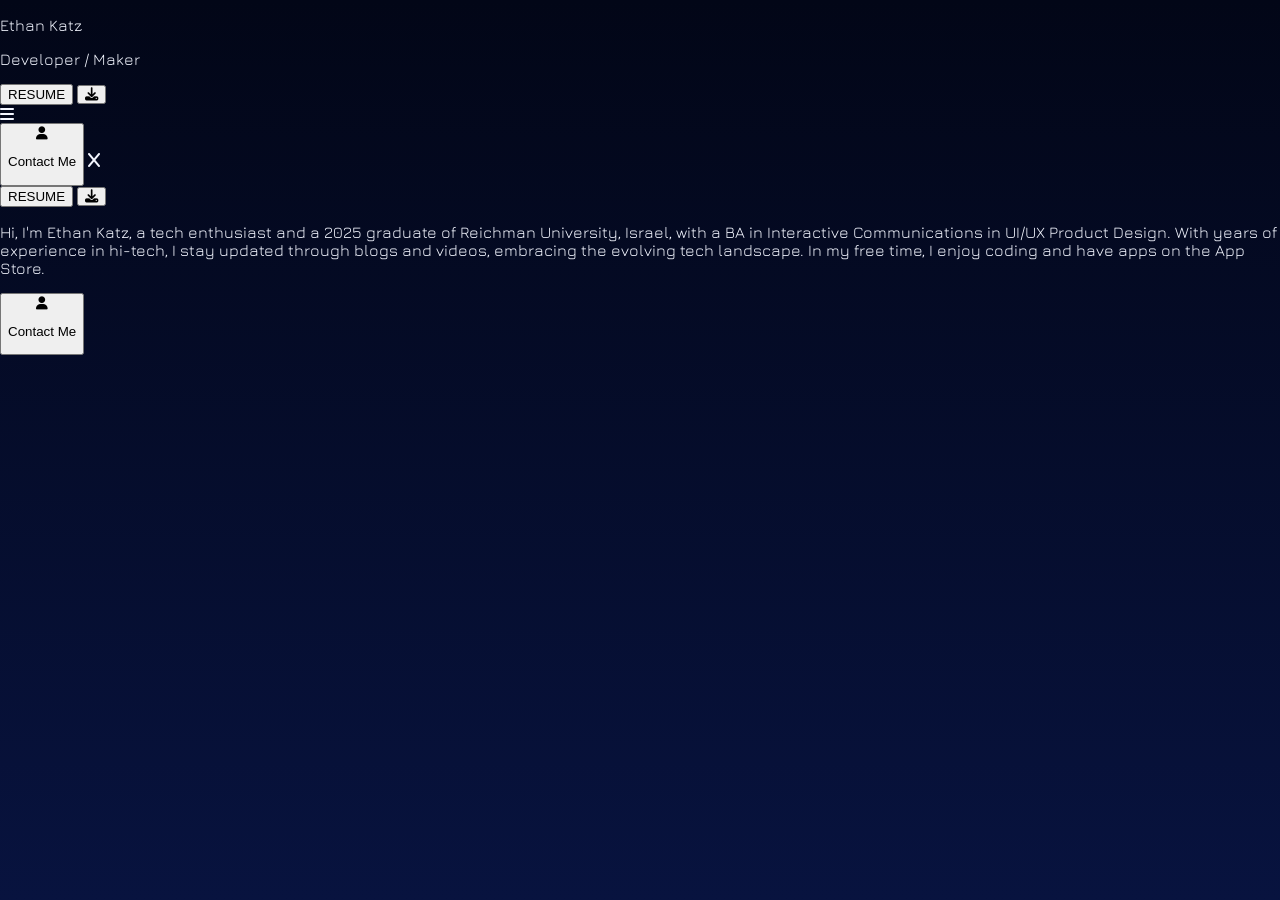
==== commit bba54984: "Stop the bio from claiming a specific number of apps The meta and og descriptions said Ethan had cre" ====
--- a/index.html
+++ b/index.html
@@ -1,12 +1,9 @@
-<!doctype html>
-<html lang="en">
+<!DOCTYPE html>
+<html>
   <head>
     <meta charset="UTF-8" />
+    <link rel="stylesheet" href="/style.css?v=1.0" />
     <meta name="viewport" content="width=device-width,initial-scale=1" />
-    <title>Ethan Katz</title>
-
-    <link rel="stylesheet" href="/style.css?v=2.0" />
-
     <link
       rel="apple-touch-icon"
       sizes="180x180"
@@ -21,43 +18,43 @@
       type="image/png"
       sizes="16x16"
       href="https://ik.imagekit.io/ethankatz/IMG_0045_srifbNHCv.jpg" />
-
-    <meta name="theme-color" content="#020617" />
+    <title>Ethan Katz</title>
     <meta name="title" content="Ethan Katz" />
     <meta
       name="description"
       content="Hi, I'm Ethan Katz, a tech enthusiast with multiple years of
-          experience in hi-tech. Currently, I'm pursuing my studies at Reichman
-          University in Israel, learning Interactive Communications in UI/UX Product Design. I'm currently living in Israel but I grew up in Detroit,
+          experience in hi-tech. In 2025, I graduated from Reichman
+          University in Israel with a BA in Interactive Communications in UI/UX Product Design. I'm currently living in Israel but I grew up in Detroit,
           Michigan. Besides for my education and professional endeavors, I love
           staying up to date with the latest technology by reading blogs and
           watching videos to broaden my horizons and embrace the ever-evolving
           landscape of technology. In my free time, I enjoy coding
-          and I have created a couple of apps currently on the App Store." />
+          and I have created apps currently on the App Store." />
     <meta property="og:type" content="website" />
     <meta property="og:url" content="https://katzethan.com/" />
     <meta property="og:title" content="Ethan Katz" />
     <meta
       property="og:description"
       content="Hi, I'm Ethan Katz, a tech enthusiast with multiple years of
-          experience in hi-tech. Currently, I'm pursuing my studies at Reichman
-          University in Israel, learning Interactive Communications in UI/UX Product Design. I'm currently living in Israel but I grew up in Detroit,
+          experience in hi-tech. In 2025, I graduated from Reichman
+          University in Israel with a BA in Interactive Communications in UI/UX Product Design. I'm currently living in Israel but I grew up in Detroit,
           Michigan. Besides for my education and professional endeavors, I love
           staying up to date with the latest technology by reading blogs and
           watching videos to broaden my horizons and embrace the ever-evolving
           landscape of technology. In my free time, I enjoy coding
-          and I have created a couple of apps currently on the App Store." />
+          and I have created apps currently on the App Store." />
     <meta
       property="og:image"
       content="https://ik.imagekit.io/ethankatz/IMG_0045_srifbNHCv.jpg" />
-
-    <link rel="preconnect" href="https://fonts.googleapis.com" />
-    <link rel="preconnect" href="https://fonts.gstatic.com" crossorigin />
     <link
-      href="https://fonts.googleapis.com/css2?family=Jura:wght@400;500;600;700&display=swap"
+      href="https://fonts.googleapis.com/css2?family=Montserrat&display=swap&family=Permanent+Marker&display=swap"
       rel="stylesheet" />
-
-    <!-- Google tag (gtag.js) -->
+    <link
+      href="https://fonts.googleapis.com/css?family=Jura"
+      rel="stylesheet" />
+    <link
+      rel="stylesheet"
+      href="https://cdnjs.cloudflare.com/ajax/libs/font-awesome/6.5.2/css/all.min.css" />
     <script
       async
       src="https://www.googletagmanager.com/gtag/js?id=G-3BS5N4R20S"></script>
@@ -72,154 +69,107 @@
     </script>
   </head>
   <body>
-    <header class="site-header">
-      <div class="identity">
-        <span class="identity__name">Ethan Katz</span>
-        <span class="identity__role">Student / Developer</span>
+    <div class="header-div">
+      <div>
+        <p class="text-name">Ethan Katz</p>
+        <p class="text-bio">Developer / Maker</p>
       </div>
-
-      <button
-        class="nav-toggle"
-        type="button"
-        aria-expanded="false"
-        aria-controls="site-nav"
-        aria-label="Menu">
-        <svg
-          class="nav-toggle__open"
-          viewBox="0 0 24 24"
-          fill="none"
-          stroke="currentColor"
-          stroke-width="2"
-          stroke-linecap="round"
-          aria-hidden="true">
-          <path d="M4 7h16M4 12h16M4 17h16" />
-        </svg>
-        <svg
-          class="nav-toggle__close"
-          viewBox="0 0 24 24"
-          fill="none"
-          stroke="currentColor"
-          stroke-width="2"
-          stroke-linecap="round"
-          aria-hidden="true">
-          <path d="M6 6l12 12M18 6L6 18" />
-        </svg>
+      <div class="nav-bar">
+        <a href="appstore/appstore.html">
+          <img
+            class="appstore-button"
+            src="https://ik.imagekit.io/ethankatz/image%203_d5ofz4-LZ.png?updatedAt=1715024123411"
+            alt="" />
+        </a>
+        <a href="Https://Github.com/Ethan-Katz" target="_blank">
+          <img
+            class="github-button"
+            src="https://ik.imagekit.io/ethankatz/githubimage_bPc_3LEwG.png?ik-sdk-version=javascript-1.4.3&updatedAt=1655300149205"
+            alt="" />
+        </a>
+        <a href="https://linkedin.com/in/ethanrkatz" target="_blank">
+          <img
+            class="linkedin-button"
+            src="https://ik.imagekit.io/ethankatz/Linkedin__H7a9CwIHK.png?ik-sdk-version=javascript-1.4.3&updatedAt=1655300155496"
+            alt="" />
+        </a>
+        <div class="pill-button">
+          <a href="resume/cv.html" target="_blank"
+            ><button class="resume-button">RESUME</button></a
+          >
+          <a href="Resume-EthanKatz.pdf" download="Resume-EthanKatz"
+            ><button class="download-button fa fa-download"></button
+          ></a>
+        </div>
+      </div>
+      <i class="fa-solid fa-bars menu-bar"></i>
+      <div class="nav-bar-mobile">
+        <a href="contact/contact.html">
+          <button class="non-floating-button">
+            <i class="fa-solid fa-user floating-user"></i>
+            <p class="floating-text">Contact Me</p>
+          </button>
+        </a>
+        <i class="fa-solid fa-x close-button"></i>
+        <a class="appstore-a" href="appstore/appstore.html">
+          <img
+            class="appstore-button"
+            src="https://ik.imagekit.io/ethankatz/image%203_d5ofz4-LZ.png?updatedAt=1715024123411"
+            alt="" />
+        </a>
+        <a
+          class="github-a"
+          href="Https://Github.com/Ethan-Katz"
+          target="_blank">
+          <img
+            class="github-button"
+            src="https://ik.imagekit.io/ethankatz/githubimage_bPc_3LEwG.png?ik-sdk-version=javascript-1.4.3&updatedAt=1655300149205"
+            alt="" />
+        </a>
+        <a
+          class="linkedin-a"
+          href="https://linkedin.com/in/ethanrkatz"
+          target="_blank">
+          <img
+            class="linkedin-button"
+            src="https://ik.imagekit.io/ethankatz/Linkedin__H7a9CwIHK.png?ik-sdk-version=javascript-1.4.3&updatedAt=1655300155496"
+            alt="" />
+        </a>
+        <div class="pill-button">
+          <a href="resume/cv.html" target="_blank"
+            ><button class="resume-button">RESUME</button></a
+          >
+          <a href="Resume-EthanKatz.pdf" download="Resume-EthanKatz"
+            ><button class="download-button fa fa-download"></button
+          ></a>
+        </div>
+      </div>
+    </div>
+    <div class="main-div">
+      <img
+        class="background-image"
+        src="https://ik.imagekit.io/ethankatz/Desktop_TbOBhF9pt.svg?updatedAt=1715025002561"
+        alt="" />
+      <img
+        draggable="false"
+        src="https://ik.imagekit.io/ethankatz/IMG_0045_srifbNHCv.jpg?updatedAt=1703605185402"
+        alt=""
+        class="main-image" />
+      <p class="main-text">
+        Hi, I'm Ethan Katz, a tech enthusiast and a 2025 graduate of Reichman
+        University, Israel, with a BA in Interactive Communications in UI/UX
+        Product Design. With years of experience in hi-tech, I stay updated
+        through blogs and videos, embracing the evolving tech landscape. In my
+        free time, I enjoy coding and have apps on the App Store.
+      </p>
+    </div>
+    <a href="contact/contact.html">
+      <button class="floating-button">
+        <i class="fa-solid fa-user floating-user"></i>
+        <p class="floating-text">Contact Me</p>
       </button>
-
-      <nav class="site-nav" id="site-nav">
-        <ul class="site-nav__list">
-          <li class="site-nav__contact">
-            <a class="contact-dot" href="/contact/contact.html">
-              <svg
-                viewBox="0 0 24 24"
-                fill="none"
-                stroke="currentColor"
-                stroke-width="1.8"
-                stroke-linecap="round"
-                aria-hidden="true">
-                <path d="M20 21v-2a4 4 0 0 0-4-4H8a4 4 0 0 0-4 4v2" />
-                <circle cx="12" cy="7" r="4" />
-              </svg>
-              <span>Contact Me</span>
-            </a>
-          </li>
-          <li>
-            <a class="icon-link" href="/appstore/appstore.html">
-              <img
-                src="https://ik.imagekit.io/ethankatz/tr:w-120,h-120/image%203_d5ofz4-LZ.png?updatedAt=1715024123411"
-                width="120"
-                height="120"
-                alt="My apps on the App Store" />
-            </a>
-          </li>
-          <li>
-            <a
-              class="icon-link icon-link--invert"
-              href="https://github.com/Ethan-Katz"
-              target="_blank"
-              rel="noopener">
-              <img
-                src="https://ik.imagekit.io/ethankatz/tr:w-120,h-120/githubimage_bPc_3LEwG.png?updatedAt=1655300149205"
-                width="120"
-                height="120"
-                alt="GitHub" />
-            </a>
-          </li>
-          <li>
-            <a
-              class="icon-link"
-              href="https://linkedin.com/in/ethanrkatz"
-              target="_blank"
-              rel="noopener">
-              <img
-                src="https://ik.imagekit.io/ethankatz/tr:w-120,h-120/Linkedin__H7a9CwIHK.png?updatedAt=1655300155496"
-                width="120"
-                height="120"
-                alt="LinkedIn" />
-            </a>
-          </li>
-          <li>
-            <div class="resume-pill">
-              <a
-                class="resume-pill__view"
-                href="/resume/cv.html"
-                target="_blank"
-                rel="noopener"
-                >RESUME</a
-              >
-              <a
-                class="resume-pill__download"
-                href="/Resume-EthanKatz.pdf"
-                download="Resume-EthanKatz"
-                aria-label="Download my resume as a PDF">
-                <svg
-                  viewBox="0 0 24 24"
-                  fill="none"
-                  stroke="currentColor"
-                  stroke-width="2"
-                  stroke-linecap="round"
-                  stroke-linejoin="round"
-                  aria-hidden="true">
-                  <path d="M12 3v12m0 0l-4.5-4.5M12 15l4.5-4.5M4 20h16" />
-                </svg>
-              </a>
-            </div>
-          </li>
-        </ul>
-      </nav>
-    </header>
-
-    <main class="hero">
-      <img
-        class="hero__portrait"
-        src="https://ik.imagekit.io/ethankatz/tr:w-620,h-620/IMG_0045_srifbNHCv.jpg?updatedAt=1703605185402"
-        width="620"
-        height="620"
-        draggable="false"
-        alt="Ethan Katz" />
-      <p class="hero__lede">
-        Hi, I'm Ethan Katz, a tech enthusiast studying Interactive
-        Communications in UI/UX Product Design at Reichman University, Israel.
-        With years of experience in hi-tech, I stay updated through blogs and
-        videos, embracing the evolving tech landscape. In my free time, I enjoy
-        coding and have apps on the App Store.
-      </p>
-    </main>
-
-    <a class="contact-dot contact-fab" href="/contact/contact.html">
-      <svg
-        viewBox="0 0 24 24"
-        fill="none"
-        stroke="currentColor"
-        stroke-width="1.8"
-        stroke-linecap="round"
-        aria-hidden="true">
-        <path d="M20 21v-2a4 4 0 0 0-4-4H8a4 4 0 0 0-4 4v2" />
-        <circle cx="12" cy="7" r="4" />
-      </svg>
-      <span>Contact Me</span>
     </a>
 
-    <script src="/script.js?v=2.0"></script>
+    <script src="script.js"></script>
   </body>
 </html>
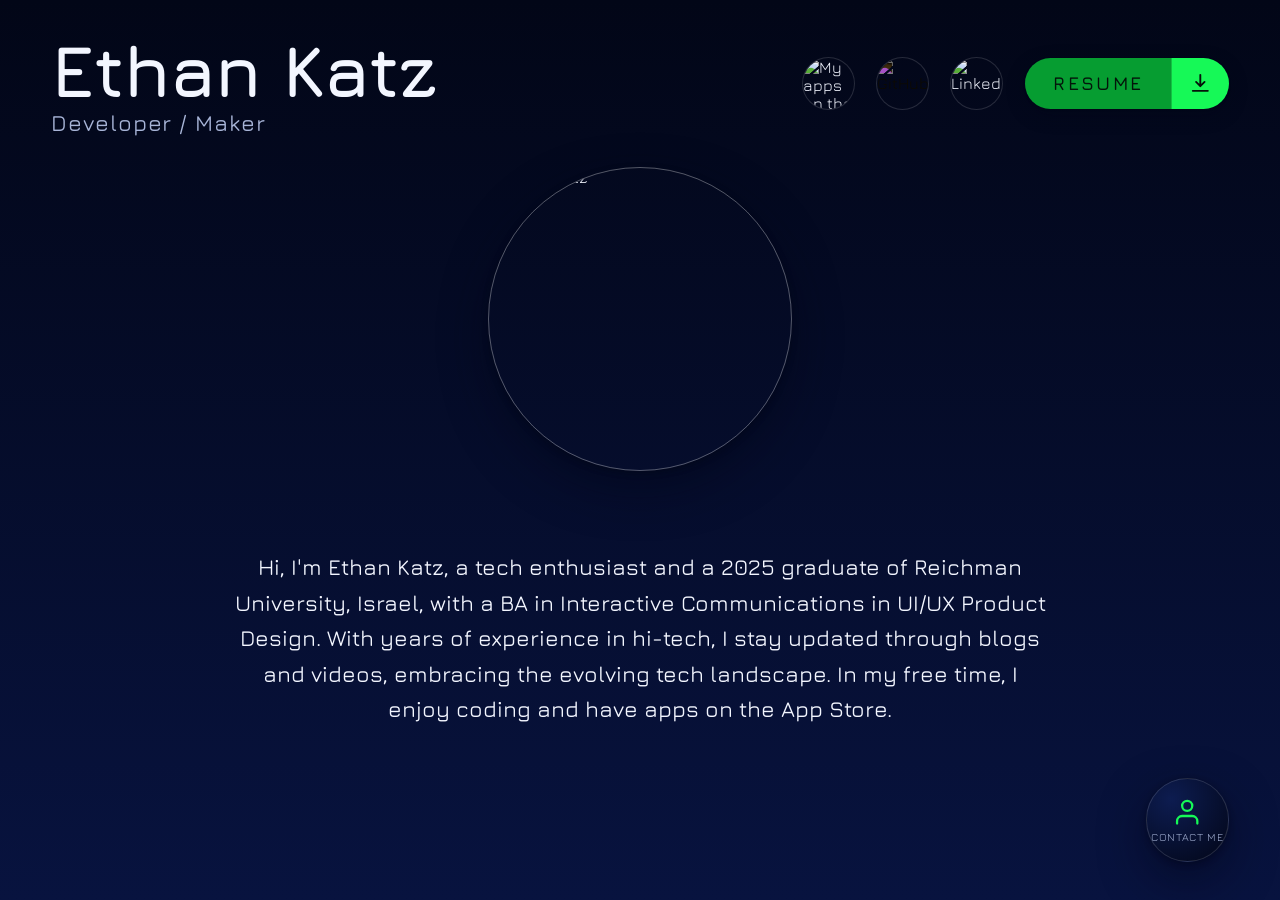
==== commit acf7f54e: "Merge the bio rewrite into the refreshed pages Kept the refreshed markup and took the new copy into " ====
--- a/index.html
+++ b/index.html
@@ -1,9 +1,12 @@
-<!DOCTYPE html>
-<html>
+<!doctype html>
+<html lang="en">
   <head>
     <meta charset="UTF-8" />
-    <link rel="stylesheet" href="/style.css?v=1.0" />
     <meta name="viewport" content="width=device-width,initial-scale=1" />
+    <title>Ethan Katz</title>
+
+    <link rel="stylesheet" href="/style.css?v=2.0" />
+
     <link
       rel="apple-touch-icon"
       sizes="180x180"
@@ -18,7 +21,8 @@
       type="image/png"
       sizes="16x16"
       href="https://ik.imagekit.io/ethankatz/IMG_0045_srifbNHCv.jpg" />
-    <title>Ethan Katz</title>
+
+    <meta name="theme-color" content="#020617" />
     <meta name="title" content="Ethan Katz" />
     <meta
       name="description"
@@ -46,15 +50,14 @@
     <meta
       property="og:image"
       content="https://ik.imagekit.io/ethankatz/IMG_0045_srifbNHCv.jpg" />
-    <link
-      href="https://fonts.googleapis.com/css2?family=Montserrat&display=swap&family=Permanent+Marker&display=swap"
+
+    <link rel="preconnect" href="https://fonts.googleapis.com" />
+    <link rel="preconnect" href="https://fonts.gstatic.com" crossorigin />
+    <link
+      href="https://fonts.googleapis.com/css2?family=Jura:wght@400;500;600;700&display=swap"
       rel="stylesheet" />
-    <link
-      href="https://fonts.googleapis.com/css?family=Jura"
-      rel="stylesheet" />
-    <link
-      rel="stylesheet"
-      href="https://cdnjs.cloudflare.com/ajax/libs/font-awesome/6.5.2/css/all.min.css" />
+
+    <!-- Google tag (gtag.js) -->
     <script
       async
       src="https://www.googletagmanager.com/gtag/js?id=G-3BS5N4R20S"></script>
@@ -69,107 +72,154 @@
     </script>
   </head>
   <body>
-    <div class="header-div">
-      <div>
-        <p class="text-name">Ethan Katz</p>
-        <p class="text-bio">Developer / Maker</p>
+    <header class="site-header">
+      <div class="identity">
+        <span class="identity__name">Ethan Katz</span>
+        <span class="identity__role">Developer / Maker</span>
       </div>
-      <div class="nav-bar">
-        <a href="appstore/appstore.html">
-          <img
-            class="appstore-button"
-            src="https://ik.imagekit.io/ethankatz/image%203_d5ofz4-LZ.png?updatedAt=1715024123411"
-            alt="" />
-        </a>
-        <a href="Https://Github.com/Ethan-Katz" target="_blank">
-          <img
-            class="github-button"
-            src="https://ik.imagekit.io/ethankatz/githubimage_bPc_3LEwG.png?ik-sdk-version=javascript-1.4.3&updatedAt=1655300149205"
-            alt="" />
-        </a>
-        <a href="https://linkedin.com/in/ethanrkatz" target="_blank">
-          <img
-            class="linkedin-button"
-            src="https://ik.imagekit.io/ethankatz/Linkedin__H7a9CwIHK.png?ik-sdk-version=javascript-1.4.3&updatedAt=1655300155496"
-            alt="" />
-        </a>
-        <div class="pill-button">
-          <a href="resume/cv.html" target="_blank"
-            ><button class="resume-button">RESUME</button></a
-          >
-          <a href="Resume-EthanKatz.pdf" download="Resume-EthanKatz"
-            ><button class="download-button fa fa-download"></button
-          ></a>
-        </div>
-      </div>
-      <i class="fa-solid fa-bars menu-bar"></i>
-      <div class="nav-bar-mobile">
-        <a href="contact/contact.html">
-          <button class="non-floating-button">
-            <i class="fa-solid fa-user floating-user"></i>
-            <p class="floating-text">Contact Me</p>
-          </button>
-        </a>
-        <i class="fa-solid fa-x close-button"></i>
-        <a class="appstore-a" href="appstore/appstore.html">
-          <img
-            class="appstore-button"
-            src="https://ik.imagekit.io/ethankatz/image%203_d5ofz4-LZ.png?updatedAt=1715024123411"
-            alt="" />
-        </a>
-        <a
-          class="github-a"
-          href="Https://Github.com/Ethan-Katz"
-          target="_blank">
-          <img
-            class="github-button"
-            src="https://ik.imagekit.io/ethankatz/githubimage_bPc_3LEwG.png?ik-sdk-version=javascript-1.4.3&updatedAt=1655300149205"
-            alt="" />
-        </a>
-        <a
-          class="linkedin-a"
-          href="https://linkedin.com/in/ethanrkatz"
-          target="_blank">
-          <img
-            class="linkedin-button"
-            src="https://ik.imagekit.io/ethankatz/Linkedin__H7a9CwIHK.png?ik-sdk-version=javascript-1.4.3&updatedAt=1655300155496"
-            alt="" />
-        </a>
-        <div class="pill-button">
-          <a href="resume/cv.html" target="_blank"
-            ><button class="resume-button">RESUME</button></a
-          >
-          <a href="Resume-EthanKatz.pdf" download="Resume-EthanKatz"
-            ><button class="download-button fa fa-download"></button
-          ></a>
-        </div>
-      </div>
-    </div>
-    <div class="main-div">
+
+      <button
+        class="nav-toggle"
+        type="button"
+        aria-expanded="false"
+        aria-controls="site-nav"
+        aria-label="Menu">
+        <svg
+          class="nav-toggle__open"
+          viewBox="0 0 24 24"
+          fill="none"
+          stroke="currentColor"
+          stroke-width="2"
+          stroke-linecap="round"
+          aria-hidden="true">
+          <path d="M4 7h16M4 12h16M4 17h16" />
+        </svg>
+        <svg
+          class="nav-toggle__close"
+          viewBox="0 0 24 24"
+          fill="none"
+          stroke="currentColor"
+          stroke-width="2"
+          stroke-linecap="round"
+          aria-hidden="true">
+          <path d="M6 6l12 12M18 6L6 18" />
+        </svg>
+      </button>
+
+      <nav class="site-nav" id="site-nav">
+        <ul class="site-nav__list">
+          <li class="site-nav__contact">
+            <a class="contact-dot" href="/contact/contact.html">
+              <svg
+                viewBox="0 0 24 24"
+                fill="none"
+                stroke="currentColor"
+                stroke-width="1.8"
+                stroke-linecap="round"
+                aria-hidden="true">
+                <path d="M20 21v-2a4 4 0 0 0-4-4H8a4 4 0 0 0-4 4v2" />
+                <circle cx="12" cy="7" r="4" />
+              </svg>
+              <span>Contact Me</span>
+            </a>
+          </li>
+          <li>
+            <a class="icon-link" href="/appstore/appstore.html">
+              <img
+                src="https://ik.imagekit.io/ethankatz/tr:w-120,h-120/image%203_d5ofz4-LZ.png?updatedAt=1715024123411"
+                width="120"
+                height="120"
+                alt="My apps on the App Store" />
+            </a>
+          </li>
+          <li>
+            <a
+              class="icon-link icon-link--invert"
+              href="https://github.com/Ethan-Katz"
+              target="_blank"
+              rel="noopener">
+              <img
+                src="https://ik.imagekit.io/ethankatz/tr:w-120,h-120/githubimage_bPc_3LEwG.png?updatedAt=1655300149205"
+                width="120"
+                height="120"
+                alt="GitHub" />
+            </a>
+          </li>
+          <li>
+            <a
+              class="icon-link"
+              href="https://linkedin.com/in/ethanrkatz"
+              target="_blank"
+              rel="noopener">
+              <img
+                src="https://ik.imagekit.io/ethankatz/tr:w-120,h-120/Linkedin__H7a9CwIHK.png?updatedAt=1655300155496"
+                width="120"
+                height="120"
+                alt="LinkedIn" />
+            </a>
+          </li>
+          <li>
+            <div class="resume-pill">
+              <a
+                class="resume-pill__view"
+                href="/resume/cv.html"
+                target="_blank"
+                rel="noopener"
+                >RESUME</a
+              >
+              <a
+                class="resume-pill__download"
+                href="/Resume-EthanKatz.pdf"
+                download="Resume-EthanKatz"
+                aria-label="Download my resume as a PDF">
+                <svg
+                  viewBox="0 0 24 24"
+                  fill="none"
+                  stroke="currentColor"
+                  stroke-width="2"
+                  stroke-linecap="round"
+                  stroke-linejoin="round"
+                  aria-hidden="true">
+                  <path d="M12 3v12m0 0l-4.5-4.5M12 15l4.5-4.5M4 20h16" />
+                </svg>
+              </a>
+            </div>
+          </li>
+        </ul>
+      </nav>
+    </header>
+
+    <main class="hero">
       <img
-        class="background-image"
-        src="https://ik.imagekit.io/ethankatz/Desktop_TbOBhF9pt.svg?updatedAt=1715025002561"
-        alt="" />
-      <img
+        class="hero__portrait"
+        src="https://ik.imagekit.io/ethankatz/tr:w-620,h-620/IMG_0045_srifbNHCv.jpg?updatedAt=1703605185402"
+        width="620"
+        height="620"
         draggable="false"
-        src="https://ik.imagekit.io/ethankatz/IMG_0045_srifbNHCv.jpg?updatedAt=1703605185402"
-        alt=""
-        class="main-image" />
-      <p class="main-text">
+        alt="Ethan Katz" />
+      <p class="hero__lede">
         Hi, I'm Ethan Katz, a tech enthusiast and a 2025 graduate of Reichman
         University, Israel, with a BA in Interactive Communications in UI/UX
         Product Design. With years of experience in hi-tech, I stay updated
         through blogs and videos, embracing the evolving tech landscape. In my
         free time, I enjoy coding and have apps on the App Store.
       </p>
-    </div>
-    <a href="contact/contact.html">
-      <button class="floating-button">
-        <i class="fa-solid fa-user floating-user"></i>
-        <p class="floating-text">Contact Me</p>
-      </button>
+    </main>
+
+    <a class="contact-dot contact-fab" href="/contact/contact.html">
+      <svg
+        viewBox="0 0 24 24"
+        fill="none"
+        stroke="currentColor"
+        stroke-width="1.8"
+        stroke-linecap="round"
+        aria-hidden="true">
+        <path d="M20 21v-2a4 4 0 0 0-4-4H8a4 4 0 0 0-4 4v2" />
+        <circle cx="12" cy="7" r="4" />
+      </svg>
+      <span>Contact Me</span>
     </a>
 
-    <script src="script.js"></script>
+    <script src="/script.js?v=2.0"></script>
   </body>
 </html>
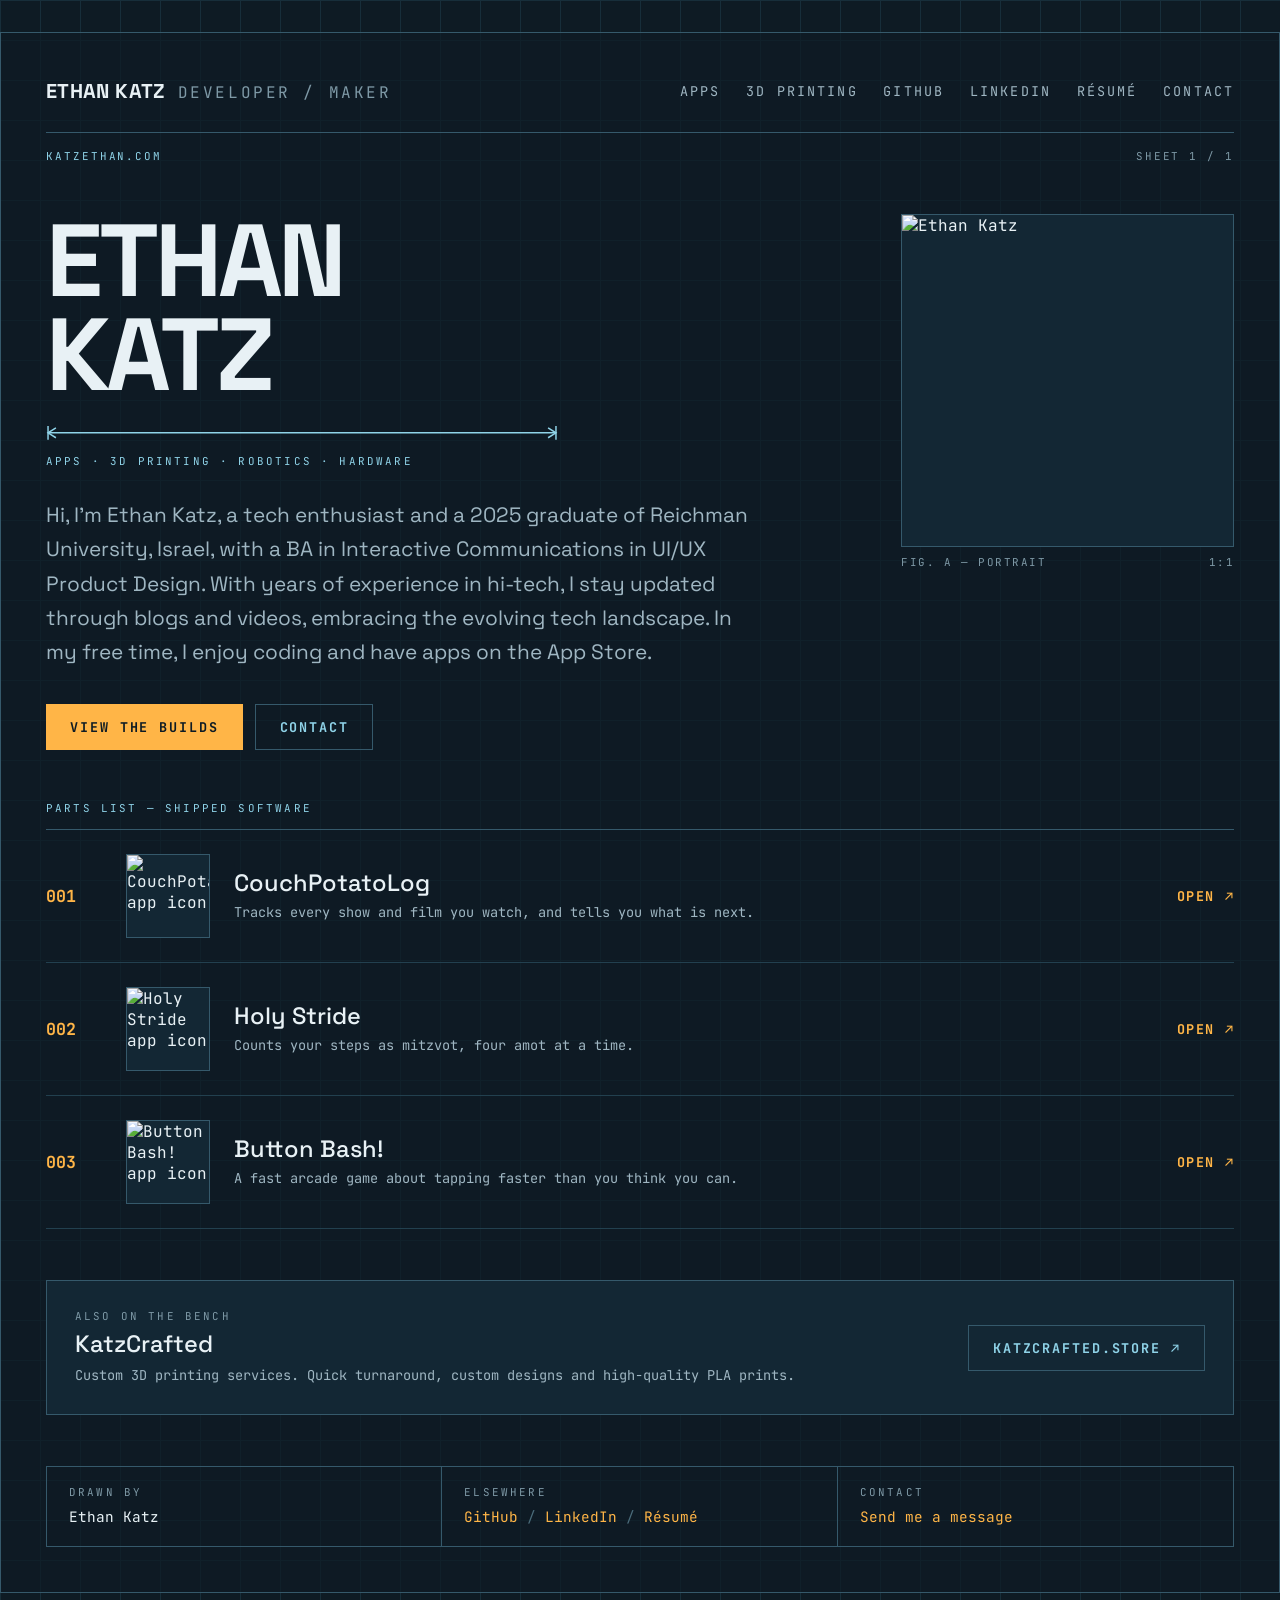
==== commit e4841926: "Redesign the site as a technical drawing Before: the site was a dark navy gradient with circular but" ====
--- a/index.html
+++ b/index.html
@@ -5,7 +5,7 @@
     <meta name="viewport" content="width=device-width,initial-scale=1" />
     <title>Ethan Katz</title>
 
-    <link rel="stylesheet" href="/style.css?v=2.0" />
+    <link rel="stylesheet" href="/style.css?v=3.0" />
 
     <link
       rel="apple-touch-icon"
@@ -22,7 +22,7 @@
       sizes="16x16"
       href="https://ik.imagekit.io/ethankatz/IMG_0045_srifbNHCv.jpg" />
 
-    <meta name="theme-color" content="#020617" />
+    <meta name="theme-color" content="#0e1b24" />
     <meta name="title" content="Ethan Katz" />
     <meta
       name="description"
@@ -54,7 +54,7 @@
     <link rel="preconnect" href="https://fonts.googleapis.com" />
     <link rel="preconnect" href="https://fonts.gstatic.com" crossorigin />
     <link
-      href="https://fonts.googleapis.com/css2?family=Jura:wght@400;500;600;700&display=swap"
+      href="https://fonts.googleapis.com/css2?family=JetBrains+Mono:wght@400;500;700&family=Space+Grotesk:wght@400;500;700&display=swap"
       rel="stylesheet" />
 
     <!-- Google tag (gtag.js) -->
@@ -72,154 +72,268 @@
     </script>
   </head>
   <body>
-    <header class="site-header">
-      <div class="identity">
-        <span class="identity__name">Ethan Katz</span>
-        <span class="identity__role">Developer / Maker</span>
-      </div>
-
-      <button
-        class="nav-toggle"
-        type="button"
-        aria-expanded="false"
-        aria-controls="site-nav"
-        aria-label="Menu">
-        <svg
-          class="nav-toggle__open"
-          viewBox="0 0 24 24"
-          fill="none"
-          stroke="currentColor"
-          stroke-width="2"
-          stroke-linecap="round"
-          aria-hidden="true">
-          <path d="M4 7h16M4 12h16M4 17h16" />
-        </svg>
-        <svg
-          class="nav-toggle__close"
-          viewBox="0 0 24 24"
-          fill="none"
-          stroke="currentColor"
-          stroke-width="2"
-          stroke-linecap="round"
-          aria-hidden="true">
-          <path d="M6 6l12 12M18 6L6 18" />
-        </svg>
-      </button>
-
-      <nav class="site-nav" id="site-nav">
-        <ul class="site-nav__list">
-          <li class="site-nav__contact">
-            <a class="contact-dot" href="/contact/contact.html">
-              <svg
-                viewBox="0 0 24 24"
-                fill="none"
-                stroke="currentColor"
-                stroke-width="1.8"
-                stroke-linecap="round"
-                aria-hidden="true">
-                <path d="M20 21v-2a4 4 0 0 0-4-4H8a4 4 0 0 0-4 4v2" />
-                <circle cx="12" cy="7" r="4" />
-              </svg>
-              <span>Contact Me</span>
-            </a>
-          </li>
-          <li>
-            <a class="icon-link" href="/appstore/appstore.html">
-              <img
-                src="https://ik.imagekit.io/ethankatz/tr:w-120,h-120/image%203_d5ofz4-LZ.png?updatedAt=1715024123411"
-                width="120"
-                height="120"
-                alt="My apps on the App Store" />
-            </a>
-          </li>
-          <li>
-            <a
-              class="icon-link icon-link--invert"
-              href="https://github.com/Ethan-Katz"
-              target="_blank"
-              rel="noopener">
-              <img
-                src="https://ik.imagekit.io/ethankatz/tr:w-120,h-120/githubimage_bPc_3LEwG.png?updatedAt=1655300149205"
-                width="120"
-                height="120"
-                alt="GitHub" />
-            </a>
-          </li>
-          <li>
-            <a
-              class="icon-link"
-              href="https://linkedin.com/in/ethanrkatz"
-              target="_blank"
-              rel="noopener">
-              <img
-                src="https://ik.imagekit.io/ethankatz/tr:w-120,h-120/Linkedin__H7a9CwIHK.png?updatedAt=1655300155496"
-                width="120"
-                height="120"
-                alt="LinkedIn" />
-            </a>
-          </li>
-          <li>
-            <div class="resume-pill">
+    <div class="sheet">
+      <header class="site-header">
+        <div class="identity">
+          <span class="identity__name">Ethan Katz</span>
+          <span class="identity__role">Developer / Maker</span>
+        </div>
+
+        <button
+          class="nav-toggle"
+          type="button"
+          aria-expanded="false"
+          aria-controls="site-nav">
+          <svg
+            class="nav-toggle__open"
+            viewBox="0 0 24 24"
+            fill="none"
+            stroke="currentColor"
+            stroke-width="2"
+            stroke-linecap="round"
+            aria-hidden="true">
+            <path d="M4 7h16M4 12h16M4 17h16" />
+          </svg>
+          <svg
+            class="nav-toggle__close"
+            viewBox="0 0 24 24"
+            fill="none"
+            stroke="currentColor"
+            stroke-width="2"
+            stroke-linecap="round"
+            aria-hidden="true">
+            <path d="M6 6l12 12M18 6L6 18" />
+          </svg>
+          Menu
+        </button>
+
+        <nav class="site-nav" id="site-nav">
+          <ul class="site-nav__list">
+            <li><a class="nav-link" href="/appstore/appstore.html">Apps</a></li>
+            <li>
               <a
-                class="resume-pill__view"
-                href="/resume/cv.html"
+                class="nav-link"
+                href="https://katzcrafted.store"
                 target="_blank"
                 rel="noopener"
-                >RESUME</a
+                >3D Printing</a
               >
+            </li>
+            <li>
               <a
-                class="resume-pill__download"
-                href="/Resume-EthanKatz.pdf"
-                download="Resume-EthanKatz"
-                aria-label="Download my resume as a PDF">
-                <svg
-                  viewBox="0 0 24 24"
-                  fill="none"
-                  stroke="currentColor"
-                  stroke-width="2"
-                  stroke-linecap="round"
-                  stroke-linejoin="round"
-                  aria-hidden="true">
-                  <path d="M12 3v12m0 0l-4.5-4.5M12 15l4.5-4.5M4 20h16" />
-                </svg>
-              </a>
-            </div>
+                class="nav-link"
+                href="https://github.com/Ethan-Katz"
+                target="_blank"
+                rel="noopener"
+                >GitHub</a
+              >
+            </li>
+            <li>
+              <a
+                class="nav-link"
+                href="https://linkedin.com/in/ethanrkatz"
+                target="_blank"
+                rel="noopener"
+                >LinkedIn</a
+              >
+            </li>
+            <li>
+              <a class="nav-link" href="/resume/cv.html">Résumé</a>
+            </li>
+            <li>
+              <a class="nav-link" href="/contact/contact.html">Contact</a>
+            </li>
+          </ul>
+        </nav>
+      </header>
+
+      <main>
+        <div class="sheet__head" style="padding-top: 1rem">
+          <span class="sheet__mark">katzethan.com</span>
+          <span class="sheet__rev">Sheet 1 / 1</span>
+        </div>
+
+        <div class="hero">
+          <div class="hero__body">
+            <h1 class="hero__name">Ethan<br />Katz</h1>
+
+            <svg
+              class="dim-rule"
+              viewBox="0 0 520 22"
+              fill="none"
+              stroke="currentColor"
+              stroke-width="1.5"
+              aria-hidden="true">
+              <path d="M2 11h516" />
+              <path d="M2 4v14M518 4v14" />
+              <path d="M10 6l-8 5 8 5M510 6l8 5-8 5" />
+            </svg>
+            <p class="label hero__tags">
+              Apps · 3D printing · Robotics · Hardware
+            </p>
+
+            <p class="hero__lede">
+              Hi, I'm Ethan Katz, a tech enthusiast and a 2025 graduate of
+              Reichman University, Israel, with a BA in Interactive
+              Communications in UI/UX Product Design. With years of experience
+              in hi-tech, I stay updated through blogs and videos, embracing the
+              evolving tech landscape. In my free time, I enjoy coding and have
+              apps on the App Store.
+            </p>
+
+            <div class="hero__actions">
+              <a class="btn btn--solid" href="/appstore/appstore.html"
+                >View the builds</a
+              >
+              <a class="btn btn--ghost" href="/contact/contact.html">Contact</a>
+            </div>
+          </div>
+
+          <figure class="figure" style="margin: 0">
+            <div class="figure__frame">
+              <img
+                src="https://ik.imagekit.io/ethankatz/tr:w-720,h-720/IMG_0045_srifbNHCv.jpg?updatedAt=1703605185402"
+                width="720"
+                height="720"
+                draggable="false"
+                alt="Ethan Katz" />
+            </div>
+            <figcaption class="figure__caption">
+              <span>Fig. A — Portrait</span>
+              <span>1:1</span>
+            </figcaption>
+          </figure>
+        </div>
+
+        <p class="label parts__caption" style="margin-top: var(--stack)">
+          Parts list — shipped software
+        </p>
+        <ul class="parts" style="margin-top: 0">
+          <li class="part">
+            <span class="part__no">001</span>
+            <img
+              class="part__icon"
+              src="https://is1-ssl.mzstatic.com/image/thumb/Purple211/v4/c7/35/3d/c7353d92-d060-36cf-6e3b-a2353ce73942/AppIcon-0-0-1x_U007epad-0-1-85-220.png/512x512bb.jpg"
+              width="512"
+              height="512"
+              loading="lazy"
+              alt="CouchPotatoLog app icon" />
+            <div>
+              <h2 class="part__name">CouchPotatoLog</h2>
+              <p class="part__desc">
+                Tracks every show and film you watch, and tells you what is
+                next.
+              </p>
+            </div>
+            <a
+              class="part__link"
+              href="https://apps.apple.com/us/app/couchpotatolog/id6796318775"
+              target="_blank"
+              rel="noopener"
+              >Open ↗</a
+            >
+          </li>
+
+          <li class="part">
+            <span class="part__no">002</span>
+            <img
+              class="part__icon"
+              src="https://ik.imagekit.io/ethankatz/tr:w-360,h-360/logo_rrawJG4Tx.png?updatedAt=1712138458243"
+              width="360"
+              height="360"
+              loading="lazy"
+              alt="Holy Stride app icon" />
+            <div>
+              <h2 class="part__name">Holy Stride</h2>
+              <p class="part__desc">
+                Counts your steps as mitzvot, four amot at a time.
+              </p>
+            </div>
+            <a
+              class="part__link"
+              href="https://apps.apple.com/us/app/id6475584091"
+              target="_blank"
+              rel="noopener"
+              >Open ↗</a
+            >
+          </li>
+
+          <li class="part">
+            <span class="part__no">003</span>
+            <img
+              class="part__icon"
+              src="https://ik.imagekit.io/ethankatz/tr:w-360,h-360/icon_LVImayAMv.png?updatedAt=1712132069089"
+              width="360"
+              height="360"
+              loading="lazy"
+              alt="Button Bash! app icon" />
+            <div>
+              <h2 class="part__name">Button Bash!</h2>
+              <p class="part__desc">
+                A fast arcade game about tapping faster than you think you can.
+              </p>
+            </div>
+            <a
+              class="part__link"
+              href="https://apps.apple.com/us/app/id1547141578"
+              target="_blank"
+              rel="noopener"
+              >Open ↗</a
+            >
           </li>
         </ul>
-      </nav>
-    </header>
-
-    <main class="hero">
-      <img
-        class="hero__portrait"
-        src="https://ik.imagekit.io/ethankatz/tr:w-620,h-620/IMG_0045_srifbNHCv.jpg?updatedAt=1703605185402"
-        width="620"
-        height="620"
-        draggable="false"
-        alt="Ethan Katz" />
-      <p class="hero__lede">
-        Hi, I'm Ethan Katz, a tech enthusiast and a 2025 graduate of Reichman
-        University, Israel, with a BA in Interactive Communications in UI/UX
-        Product Design. With years of experience in hi-tech, I stay updated
-        through blogs and videos, embracing the evolving tech landscape. In my
-        free time, I enjoy coding and have apps on the App Store.
-      </p>
-    </main>
-
-    <a class="contact-dot contact-fab" href="/contact/contact.html">
-      <svg
-        viewBox="0 0 24 24"
-        fill="none"
-        stroke="currentColor"
-        stroke-width="1.8"
-        stroke-linecap="round"
-        aria-hidden="true">
-        <path d="M20 21v-2a4 4 0 0 0-4-4H8a4 4 0 0 0-4 4v2" />
-        <circle cx="12" cy="7" r="4" />
-      </svg>
-      <span>Contact Me</span>
-    </a>
-
-    <script src="/script.js?v=2.0"></script>
+
+        <section class="band">
+          <div class="band__body">
+            <p class="label label--muted">Also on the bench</p>
+            <h2 class="band__name">KatzCrafted</h2>
+            <p class="band__desc">
+              Custom 3D printing services. Quick turnaround, custom designs and
+              high-quality PLA prints.
+            </p>
+          </div>
+          <a
+            class="btn btn--ghost"
+            href="https://katzcrafted.store"
+            target="_blank"
+            rel="noopener"
+            >katzcrafted.store ↗</a
+          >
+        </section>
+      </main>
+
+      <footer class="titleblock">
+        <div class="titleblock__cell">
+          <p class="label label--muted">Drawn by</p>
+          <p class="titleblock__value">Ethan Katz</p>
+        </div>
+        <div class="titleblock__cell">
+          <p class="label label--muted">Elsewhere</p>
+          <p class="titleblock__value">
+            <a
+              href="https://github.com/Ethan-Katz"
+              target="_blank"
+              rel="noopener"
+              >GitHub</a
+            ><span class="titleblock__sep"> / </span
+            ><a
+              href="https://linkedin.com/in/ethanrkatz"
+              target="_blank"
+              rel="noopener"
+              >LinkedIn</a
+            ><span class="titleblock__sep"> / </span
+            ><a href="/resume/cv.html">Résumé</a>
+          </p>
+        </div>
+        <div class="titleblock__cell">
+          <p class="label label--muted">Contact</p>
+          <p class="titleblock__value">
+            <a href="/contact/contact.html">Send me a message</a>
+          </p>
+        </div>
+      </footer>
+    </div>
+
+    <script src="/script.js?v=3.0"></script>
   </body>
 </html>
--- a/style.css
+++ b/style.css
@@ -1,46 +1,54 @@
 /* ==========================================================================
    Ethan Katz — katzethan.com
-   Design tokens, then the home page. Hand written, no build step.
+   "Bench": the site as a technical drawing. Graph paper, mono annotations,
+   a ruled sheet. Tokens first, then the shared furniture, then the home page.
+   Hand written, no build step.
    ========================================================================== */
 
 :root {
-  /* Colour */
-  --bg-top: #020617;
-  --bg-bottom: #08133f;
-  --ink: #f3f6ff;
-  --ink-dim: #a8b5d8;
-  --hairline: rgba(255, 255, 255, 0.14);
-  --hairline-lit: rgba(255, 255, 255, 0.32);
-  --panel: rgba(9, 20, 58, 0.92);
-  --accent: #16f957;
-  --accent-deep: #069d31;
-  --accent-ink: #04140a;
-
-  /* Fluid type. Small end is phone, large end is a big desktop, and the
-     middle grows with the viewport instead of tracking it 1:1. */
-  --type-name: clamp(2.25rem, 1.35rem + 4vw, 4.75rem);
-  --type-role: clamp(1rem, 0.85rem + 0.7vw, 1.75rem);
-  --type-lede: clamp(1.05rem, 0.95rem + 0.55vw, 1.5rem);
-  --type-ui: clamp(0.95rem, 0.9rem + 0.35vw, 1.35rem);
-  --type-micro: clamp(0.625rem, 0.6rem + 0.1vw, 0.75rem);
+  /* Ink and paper */
+  --bg-top: #0e1b24;
+  --bg-bottom: #0b161d;
+  --grid-line: #172e3a;
+  --panel: #132734;
+  --ink: #e8f1f5;
+  --ink-dim: #9fb6c2;
+  --ink-faint: #7e99a6;
+  --hairline: #35596b;
+  --hairline-lit: #5a8298;
+
+  /* One warm accent against all that blue, plus a cool one for labels. */
+  --accent: #ffb547;
+  --accent-deep: #e09a2e;
+  --accent-ink: #0e1b24;
+  --cyan: #8fd3e8;
+
+  /* Type. Display is the drawn lettering, mono is every label and annotation. */
+  --font-display: "Space Grotesk", "Trebuchet MS", sans-serif;
+  --font-mono: "JetBrains Mono", ui-monospace, "Courier New", monospace;
+
+  --type-name: clamp(3rem, 1.6rem + 6vw, 6.75rem);
+  --type-role: clamp(0.85rem, 0.8rem + 0.25vw, 1rem);
+  --type-lede: clamp(1.05rem, 0.98rem + 0.4vw, 1.3rem);
+  --type-ui: clamp(0.75rem, 0.72rem + 0.15vw, 0.85rem);
+  --type-micro: clamp(0.625rem, 0.6rem + 0.1vw, 0.7rem);
 
   /* Space */
-  --gutter: clamp(1.25rem, 4vw, 5rem);
-  --stack: clamp(1.5rem, 4vw, 3.5rem);
-
-  /* Shape */
-  --radius: 1.25rem;
-  --radius-pill: 999px;
-
-  /* Depth */
-  --shadow-low: 0 1px 2px rgba(2, 6, 23, 0.4), 0 6px 18px rgba(2, 6, 23, 0.35);
-  --shadow-high:
-    0 2px 6px rgba(2, 6, 23, 0.45), 0 18px 45px rgba(2, 6, 23, 0.5);
+  --gutter: clamp(0.75rem, 2.5vw, 2.5rem);
+  --sheet-pad: clamp(1.25rem, 3.5vw, 3.25rem);
+  --stack: clamp(1.75rem, 4vw, 3.5rem);
+
+  /* Shape. Square corners: this is a drawing, not a card. */
+  --radius: 0;
+  --radius-pill: 0;
+
+  --shadow-low: none;
+  --shadow-high: none;
 
   /* Motion */
   --ease: cubic-bezier(0.2, 0.8, 0.2, 1);
-  --dur: 200ms;
-  --dur-slow: 320ms;
+  --dur: 160ms;
+  --dur-slow: 260ms;
 }
 
 *,
@@ -56,20 +64,33 @@
 body {
   margin: 0;
   min-height: 100svh;
-  font-family: Jura, "Trebuchet MS", sans-serif;
+  font-family: var(--font-mono);
   color: var(--ink);
-  /* Propagates to the canvas, so it spans the whole document rather than
-     tiling once per viewport. */
-  background: linear-gradient(var(--bg-top), var(--bg-bottom)) no-repeat;
-  background-color: var(--bg-bottom);
+  background-color: var(--bg-top);
+  /* The graph paper. Two repeating gradients, no image to download. */
+  background-image:
+    repeating-linear-gradient(
+      to right,
+      var(--grid-line) 0 1px,
+      transparent 1px 40px
+    ),
+    repeating-linear-gradient(
+      to bottom,
+      var(--grid-line) 0 1px,
+      transparent 1px 40px
+    );
   display: flex;
   flex-direction: column;
   overflow-x: hidden;
 }
 
 a {
-  color: inherit;
+  color: var(--accent);
   text-decoration: none;
+}
+
+a:hover {
+  color: var(--accent-deep);
 }
 
 img,
@@ -77,175 +98,178 @@
   display: block;
 }
 
-/* One focus ring for the whole site. */
 :where(a, button):focus-visible {
   outline: 2px solid var(--accent);
   outline-offset: 3px;
-  border-radius: 6px;
-}
-
-/* --------------------------------------------------------------------------
-   Header
+}
+
+/* --------------------------------------------------------------------------
+   The sheet: the ruled frame every page sits inside
+   -------------------------------------------------------------------------- */
+
+.sheet {
+  flex: 1;
+  display: flex;
+  flex-direction: column;
+  width: 100%;
+  max-width: 82rem;
+  margin: var(--gutter) auto;
+  padding: var(--sheet-pad);
+  border: 1px solid var(--hairline);
+  background: rgba(14, 27, 36, 0.72);
+}
+
+/* The drawing's header strip: who and what, in the corner of the sheet. */
+.sheet__head {
+  display: flex;
+  justify-content: space-between;
+  align-items: center;
+  gap: 1rem;
+  font-size: var(--type-micro);
+  letter-spacing: 0.18em;
+  text-transform: uppercase;
+}
+
+.sheet__mark {
+  color: var(--cyan);
+}
+
+.sheet__rev {
+  color: var(--ink-faint);
+}
+
+/* --------------------------------------------------------------------------
+   Labels and rules used throughout
+   -------------------------------------------------------------------------- */
+
+.label {
+  margin: 0;
+  font-size: var(--type-micro);
+  letter-spacing: 0.2em;
+  text-transform: uppercase;
+  color: var(--cyan);
+}
+
+.label--muted {
+  color: var(--ink-faint);
+}
+
+/* The dimension line under the name, drawn with arrowheads like a plan. */
+.dim-rule {
+  width: min(32rem, 100%);
+  height: auto;
+  margin-top: clamp(0.75rem, 2vw, 1.25rem);
+  color: var(--cyan);
+}
+
+/* --------------------------------------------------------------------------
+   Buttons
+   -------------------------------------------------------------------------- */
+
+.btn {
+  display: inline-flex;
+  align-items: center;
+  justify-content: center;
+  min-height: 2.875rem;
+  padding: 0.9em 1.75em;
+  font-family: var(--font-mono);
+  font-size: var(--type-ui);
+  font-weight: 700;
+  letter-spacing: 0.14em;
+  text-transform: uppercase;
+  border: 1px solid transparent;
+  cursor: pointer;
+  transition:
+    background var(--dur) var(--ease),
+    color var(--dur) var(--ease),
+    border-color var(--dur) var(--ease);
+}
+
+.btn--solid {
+  background: var(--accent);
+  color: var(--accent-ink);
+}
+
+.btn--ghost {
+  color: var(--cyan);
+  border-color: var(--hairline);
+}
+
+/* --------------------------------------------------------------------------
+   Header and navigation
    -------------------------------------------------------------------------- */
 
 .site-header {
   display: flex;
   align-items: center;
   justify-content: space-between;
-  gap: 1.5rem;
-  padding: clamp(1.25rem, 3vw, 2rem) var(--gutter);
+  gap: 1rem;
+  padding-bottom: clamp(1rem, 2.5vw, 1.75rem);
+  border-bottom: 1px solid var(--hairline);
 }
 
 .identity {
-  display: grid;
-  gap: 0.15em;
-  line-height: 1.05;
+  display: flex;
+  align-items: baseline;
+  gap: 0.75rem;
+  flex-wrap: wrap;
 }
 
 .identity__name {
-  font-size: var(--type-name);
+  font-family: var(--font-display);
+  font-size: clamp(1rem, 0.9rem + 0.5vw, 1.25rem);
   font-weight: 700;
-  letter-spacing: -0.02em;
+  letter-spacing: 0.02em;
+  text-transform: uppercase;
 }
 
 .identity__role {
   font-size: var(--type-role);
-  font-weight: 500;
-  color: var(--ink-dim);
-  letter-spacing: 0.04em;
-}
-
-/* --------------------------------------------------------------------------
-   Navigation
-   -------------------------------------------------------------------------- */
+  letter-spacing: 0.16em;
+  text-transform: uppercase;
+  color: var(--ink-faint);
+}
 
 .site-nav__list {
   display: flex;
   align-items: center;
-  gap: clamp(0.85rem, 1.8vw, 1.75rem);
+  gap: clamp(0.85rem, 2vw, 1.75rem);
   margin: 0;
   padding: 0;
   list-style: none;
 }
 
-/* Circular icon links (App Store, GitHub, LinkedIn). */
-.icon-link {
-  --icon-size: clamp(2.5rem, 4vw, 3.75rem);
-  display: block;
-  width: var(--icon-size);
-  height: var(--icon-size);
-  border-radius: 50%;
-  box-shadow: 0 0 0 1px var(--hairline);
+.nav-link {
+  font-size: var(--type-ui);
+  letter-spacing: 0.16em;
+  text-transform: uppercase;
+  color: var(--ink-dim);
+  padding-bottom: 2px;
+  border-bottom: 1px solid transparent;
   transition:
-    transform var(--dur) var(--ease),
-    box-shadow var(--dur) var(--ease);
-}
-
-.icon-link img {
-  width: 100%;
-  height: 100%;
-  border-radius: inherit;
-  object-fit: cover;
-}
-
-.icon-link--invert img {
-  filter: invert(1);
-}
-
-/* Résumé pill: view on the left, download on the right. */
-.resume-pill {
-  display: flex;
-  border-radius: var(--radius-pill);
-  overflow: hidden;
-  box-shadow: var(--shadow-low);
-  transition: transform var(--dur) var(--ease);
-}
-
-.resume-pill__view,
-.resume-pill__download {
-  display: grid;
-  place-items: center;
-  height: clamp(2.5rem, 4vw, 3.75rem);
-  border: 0;
-  font-family: inherit;
-  font-size: var(--type-ui);
-  font-weight: 600;
-  color: var(--accent-ink);
-  cursor: pointer;
-}
-
-.resume-pill__view {
-  padding-inline: clamp(1rem, 2.2vw, 2rem);
-  background: var(--accent-deep);
-  letter-spacing: 0.12em;
-}
-
-.resume-pill__download {
-  width: clamp(2.75rem, 4.5vw, 4rem);
-  background: var(--accent);
-  border-left: 1px solid rgba(4, 20, 10, 0.25);
-}
-
-.resume-pill__download svg {
-  width: 1.2em;
-  height: 1.2em;
-}
-
-/* Contact, both as the desktop floating button and inside the mobile menu. */
-.contact-dot {
-  --dot-size: clamp(5rem, 6.5vw, 6.25rem);
-  display: grid;
-  place-items: center;
-  align-content: center;
-  gap: 0.25em;
-  width: var(--dot-size);
-  height: var(--dot-size);
-  border-radius: 50%;
-  border: 1px solid var(--hairline);
-  background: radial-gradient(circle at 30% 25%, #0d1c50, var(--bg-top));
-  box-shadow: var(--shadow-high);
-  transition:
-    transform var(--dur) var(--ease),
-    box-shadow var(--dur) var(--ease);
-}
-
-.contact-dot svg {
-  width: 1.9em;
-  height: 1.9em;
-  color: var(--accent);
-}
-
-.contact-dot span {
-  font-size: var(--type-micro);
-  letter-spacing: 0.06em;
-  white-space: nowrap;
-  text-transform: uppercase;
-  color: var(--ink-dim);
-}
-
-.contact-fab {
-  position: fixed;
-  right: var(--gutter);
-  bottom: clamp(1.25rem, 3vw, 2.5rem);
-  z-index: 3;
-}
-
-/* Hamburger. Hidden until the layout narrows. */
+    color var(--dur) var(--ease),
+    border-color var(--dur) var(--ease);
+}
+
 .nav-toggle {
   display: none;
-  width: 3rem;
-  height: 3rem;
-  padding: 0;
-  place-items: center;
+  align-items: center;
+  gap: 0.5rem;
+  min-height: 2.75rem;
+  padding: 0 0.875rem;
+  font-family: var(--font-mono);
+  font-size: var(--type-ui);
+  letter-spacing: 0.16em;
+  text-transform: uppercase;
   color: var(--ink);
   background: none;
-  border: 0;
+  border: 1px solid var(--hairline);
   cursor: pointer;
 }
 
 .nav-toggle svg {
-  width: 2rem;
-  height: 2rem;
+  width: 1.125rem;
+  height: 1.125rem;
 }
 
 .nav-toggle__close,
@@ -257,59 +281,215 @@
   display: block;
 }
 
-/* Contact only belongs in the nav once the floating button is gone. */
-.site-nav__contact {
-  display: none;
-}
-
-/* --------------------------------------------------------------------------
-   Hero
+/* --------------------------------------------------------------------------
+   Home page: the drawing itself
    -------------------------------------------------------------------------- */
 
 .hero {
-  position: relative;
-  flex: 1;
+  display: flex;
+  gap: clamp(1.75rem, 4vw, 3.25rem);
+  align-items: flex-start;
+  padding-top: var(--stack);
+}
+
+.hero__body {
+  flex: 1 1 auto;
+  min-width: 0;
+}
+
+.hero__name {
+  margin: 0;
+  font-family: var(--font-display);
+  font-size: var(--type-name);
+  font-weight: 700;
+  line-height: 0.92;
+  letter-spacing: -0.04em;
+  text-transform: uppercase;
+}
+
+.hero__tags {
+  margin-top: 0.625rem;
+}
+
+.hero__lede {
+  margin: clamp(1.25rem, 3vw, 1.875rem) 0 0;
+  max-width: 34em;
+  font-family: var(--font-display);
+  font-size: var(--type-lede);
+  line-height: 1.65;
+  text-wrap: pretty;
+  color: var(--ink-dim);
+}
+
+.hero__actions {
+  display: flex;
+  flex-wrap: wrap;
+  gap: 0.75rem;
+  margin-top: clamp(1.5rem, 3vw, 2.125rem);
+}
+
+/* Fig. A — the portrait, captioned like a plate in a manual. */
+.figure {
+  flex: 0 0 auto;
+  width: clamp(11rem, 26vw, 22.5rem);
+}
+
+.figure__frame {
+  width: 100%;
+  aspect-ratio: 1;
+  border: 1px solid var(--hairline);
+  background: var(--panel);
+}
+
+.figure__frame img {
+  width: 100%;
+  height: 100%;
+  object-fit: cover;
+}
+
+.figure__caption {
+  display: flex;
+  justify-content: space-between;
+  gap: 0.5rem;
+  margin: 0.5rem 0 0;
+  font-size: var(--type-micro);
+  letter-spacing: 0.14em;
+  text-transform: uppercase;
+  color: var(--ink-faint);
+}
+
+/* --------------------------------------------------------------------------
+   Parts list: the apps, as a bill of materials
+   -------------------------------------------------------------------------- */
+
+.parts {
+  margin: var(--stack) 0 0;
+  padding: 0;
+  list-style: none;
+}
+
+.parts__caption {
+  margin-bottom: 0.875rem;
+}
+
+.part {
   display: grid;
-  justify-items: center;
-  gap: var(--stack);
-  padding: 0 var(--gutter) clamp(6rem, 12vw, 9rem);
-}
-
-/* The decorative arc behind the portrait. */
-.hero::before {
-  content: "";
-  position: absolute;
-  inset: 0 0 auto;
-  top: 0;
-  width: min(80%, 1400px);
-  aspect-ratio: 2 / 1;
-  margin-inline: auto;
-  background: url("https://ik.imagekit.io/ethankatz/Desktop_TbOBhF9pt.svg?updatedAt=1715025002561")
-    top center / 100% auto no-repeat;
-  z-index: -1;
-  pointer-events: none;
-}
-
-.hero__portrait {
-  --size: clamp(11rem, 24vw, 19rem);
+  grid-template-columns: 3.5rem 5.25rem minmax(0, 1fr) auto;
+  gap: 0 clamp(0.875rem, 2vw, 1.5rem);
+  align-items: center;
+  padding: clamp(1rem, 2.5vw, 1.5rem) 0;
+  border-bottom: 1px solid #22404f;
+}
+
+.part:first-child {
+  border-top: 1px solid var(--hairline);
+}
+
+.part__no {
+  font-size: clamp(0.875rem, 0.8rem + 0.3vw, 1.125rem);
+  font-weight: 700;
+  color: var(--accent);
+}
+
+.part__icon {
+  /* Both dimensions pinned: an `aspect-ratio` alone loses to the img's own
+     height attribute, which is a specified height, not auto. */
+  --size: 5.25rem;
   width: var(--size);
   height: var(--size);
-  border-radius: 50%;
+  border: 1px solid var(--hairline);
+  background: var(--panel);
   object-fit: cover;
-  border: 1px solid var(--hairline-lit);
-  box-shadow: var(--shadow-high);
-  transition: transform var(--dur-slow) var(--ease);
-}
-
-.hero__lede {
-  max-width: 58ch;
+}
+
+.part__name {
   margin: 0;
-  font-size: var(--type-lede);
+  font-family: var(--font-display);
+  font-size: clamp(1.125rem, 1rem + 0.6vw, 1.7rem);
   font-weight: 500;
+  line-height: 1.2;
+}
+
+.part__desc {
+  margin: 0.3rem 0 0;
+  font-size: clamp(0.75rem, 0.72rem + 0.2vw, 0.85rem);
+  line-height: 1.55;
+  color: var(--ink-dim);
+}
+
+.part__link {
+  font-size: var(--type-ui);
+  font-weight: 700;
+  letter-spacing: 0.12em;
+  text-transform: uppercase;
+  white-space: nowrap;
+}
+
+/* --------------------------------------------------------------------------
+   Side project band
+   -------------------------------------------------------------------------- */
+
+.band {
+  display: flex;
+  flex-wrap: wrap;
+  align-items: center;
+  gap: clamp(0.875rem, 2.5vw, 2rem);
+  margin-top: var(--stack);
+  padding: clamp(1.125rem, 2.5vw, 1.75rem);
+  border: 1px solid var(--hairline);
+  background: var(--panel);
+}
+
+.band__body {
+  flex: 1 1 16rem;
+  min-width: 0;
+}
+
+.band__name {
+  margin: 0.375rem 0 0;
+  font-family: var(--font-display);
+  font-size: clamp(1.125rem, 1rem + 0.6vw, 1.6rem);
+  font-weight: 500;
+}
+
+.band__desc {
+  margin: 0.375rem 0 0;
+  font-size: clamp(0.75rem, 0.72rem + 0.2vw, 0.85rem);
+  line-height: 1.55;
+  color: var(--ink-dim);
+}
+
+/* --------------------------------------------------------------------------
+   Title block: the boxed panel a drawing signs off with
+   -------------------------------------------------------------------------- */
+
+.titleblock {
+  display: flex;
+  flex-wrap: wrap;
+  margin-top: var(--stack);
+  border: 1px solid var(--hairline);
+}
+
+.titleblock__cell {
+  flex: 1 1 13rem;
+  min-width: 0;
+  padding: clamp(0.875rem, 2vw, 1.125rem) clamp(1rem, 2vw, 1.375rem);
+  border-right: 1px solid var(--hairline);
+}
+
+.titleblock__cell:last-child {
+  border-right: 0;
+}
+
+.titleblock__value {
+  margin: 0.375rem 0 0;
+  font-size: clamp(0.8rem, 0.76rem + 0.2vw, 0.9rem);
   line-height: 1.6;
-  text-align: center;
-  text-wrap: pretty;
-  color: var(--ink);
+  overflow-wrap: anywhere;
+}
+
+.titleblock__sep {
+  color: #4a6b7a;
 }
 
 /* --------------------------------------------------------------------------
@@ -317,39 +497,38 @@
    -------------------------------------------------------------------------- */
 
 @media (hover: hover) {
-  .icon-link:hover {
-    transform: scale(1.07);
-    box-shadow: 0 0 0 1px var(--hairline-lit);
-  }
-
-  .resume-pill:hover {
-    transform: scale(1.04);
-  }
-
-  .contact-dot:hover {
-    transform: translateY(-3px) scale(1.04);
-    box-shadow:
-      var(--shadow-high),
-      0 0 0 1px var(--hairline-lit);
-  }
-
-  .hero__portrait:hover {
-    transform: scale(1.04);
-  }
-}
-
-/* --------------------------------------------------------------------------
-   Narrow layouts. Driven by width, not orientation, so a phone held
-   sideways and a half-width desktop window both get the compact nav.
+  .btn--solid:hover {
+    background: var(--accent-deep);
+  }
+
+  .btn--ghost:hover {
+    color: var(--accent);
+    border-color: var(--hairline-lit);
+  }
+
+  .nav-link:hover {
+    color: var(--accent);
+    border-bottom-color: var(--accent);
+  }
+
+  .nav-toggle:hover {
+    border-color: var(--hairline-lit);
+  }
+
+  .part:hover {
+    background: rgba(19, 39, 52, 0.55);
+  }
+}
+
+/* --------------------------------------------------------------------------
+   Narrow layouts. Driven by width, not orientation.
    -------------------------------------------------------------------------- */
 
 @media (max-width: 900px) {
   .nav-toggle {
-    display: grid;
-  }
-
-  .contact-fab {
-    display: none;
+    display: inline-flex;
+    position: relative;
+    z-index: 5;
   }
 
   .site-nav {
@@ -360,8 +539,8 @@
     overflow-y: auto;
     overscroll-behavior: contain;
     padding: var(--gutter);
-    background: rgba(2, 6, 23, 0.72);
-    backdrop-filter: blur(6px);
+    background: rgba(11, 22, 29, 0.86);
+    backdrop-filter: blur(4px);
     opacity: 0;
     visibility: hidden;
     transition:
@@ -375,109 +554,63 @@
   }
 
   .site-nav__list {
-    /* auto margins rather than centring the flex line, so a panel taller
-       than the screen stays scrollable at both ends. */
     margin: auto;
     flex-direction: column;
-    gap: clamp(1.25rem, 4vw, 2rem);
-    width: min(22rem, 100%);
-    padding: clamp(1.75rem, 6vw, 2.5rem);
+    align-items: stretch;
+    gap: 0;
+    width: min(20rem, 100%);
     border: 1px solid var(--hairline);
-    border-radius: var(--radius);
     background: var(--panel);
-    box-shadow: var(--shadow-high);
-    transform: translateY(-0.75rem) scale(0.98);
-    transition: transform var(--dur) var(--ease);
-  }
-
-  .site-nav[data-open="true"] .site-nav__list {
-    transform: none;
-  }
-
-  .site-nav__contact {
+  }
+
+  .site-nav__list li {
+    border-bottom: 1px solid var(--hairline);
+  }
+
+  .site-nav__list li:last-child {
+    border-bottom: 0;
+  }
+
+  .nav-link {
     display: block;
-  }
-
-  .site-nav__contact .contact-dot {
-    --dot-size: 6.75rem;
-  }
-
-  /* The menu has room, so let the controls grow. */
-  .icon-link {
-    --icon-size: 4rem;
-  }
-
-  .resume-pill__view,
-  .resume-pill__download {
-    height: 3.5rem;
-    font-size: 1.125rem;
-  }
-
-  .resume-pill__download {
-    width: 4rem;
-  }
-
-  /* The toggle sits above the open overlay. */
-  .nav-toggle {
-    position: relative;
-    z-index: 5;
-  }
-
-  .hero::before {
-    display: none;
+    padding: 1.125rem 1.25rem;
+    border-bottom: 0;
+    font-size: 0.875rem;
   }
 
   .hero {
-    padding-bottom: var(--stack);
+    flex-direction: column-reverse;
+    align-items: stretch;
+  }
+
+  .figure {
+    width: 100%;
+    max-width: 20rem;
+  }
+
+  .part {
+    grid-template-columns: 2.5rem 3.75rem minmax(0, 1fr);
+    row-gap: 0.75rem;
+  }
+
+  .part__icon {
+    --size: 3.75rem;
+  }
+
+  .part__link {
+    grid-column: 2 / -1;
   }
 }
 
 @media (max-width: 560px) {
+  .sheet {
+    margin-inline: 0;
+    border-left: 0;
+    border-right: 0;
+  }
+
   .site-header {
-    align-items: flex-start;
-  }
-
-  .hero__portrait {
-    --size: min(62vw, 15rem);
-  }
-}
-
-@media (max-width: 900px) and (max-height: 560px) {
-  .site-nav__list {
-    flex-direction: row;
     flex-wrap: wrap;
-    justify-content: center;
-    width: min(34rem, 100%);
-    gap: 1rem;
-    padding: 1.25rem;
-  }
-
-  .icon-link {
-    --icon-size: 3.25rem;
-  }
-
-  .site-nav__contact .contact-dot {
-    --dot-size: 5.5rem;
-  }
-
-  .resume-pill__view,
-  .resume-pill__download {
-    height: 3rem;
-  }
-
-  .resume-pill__download {
-    width: 3.5rem;
-  }
-}
-
-/* Short landscape phones: the portrait should not eat the whole screen. */
-@media (max-height: 520px) and (orientation: landscape) {
-  .hero__portrait {
-    --size: min(30vh, 10rem);
-  }
-
-  .hero {
-    gap: 1.25rem;
   }
 }
 
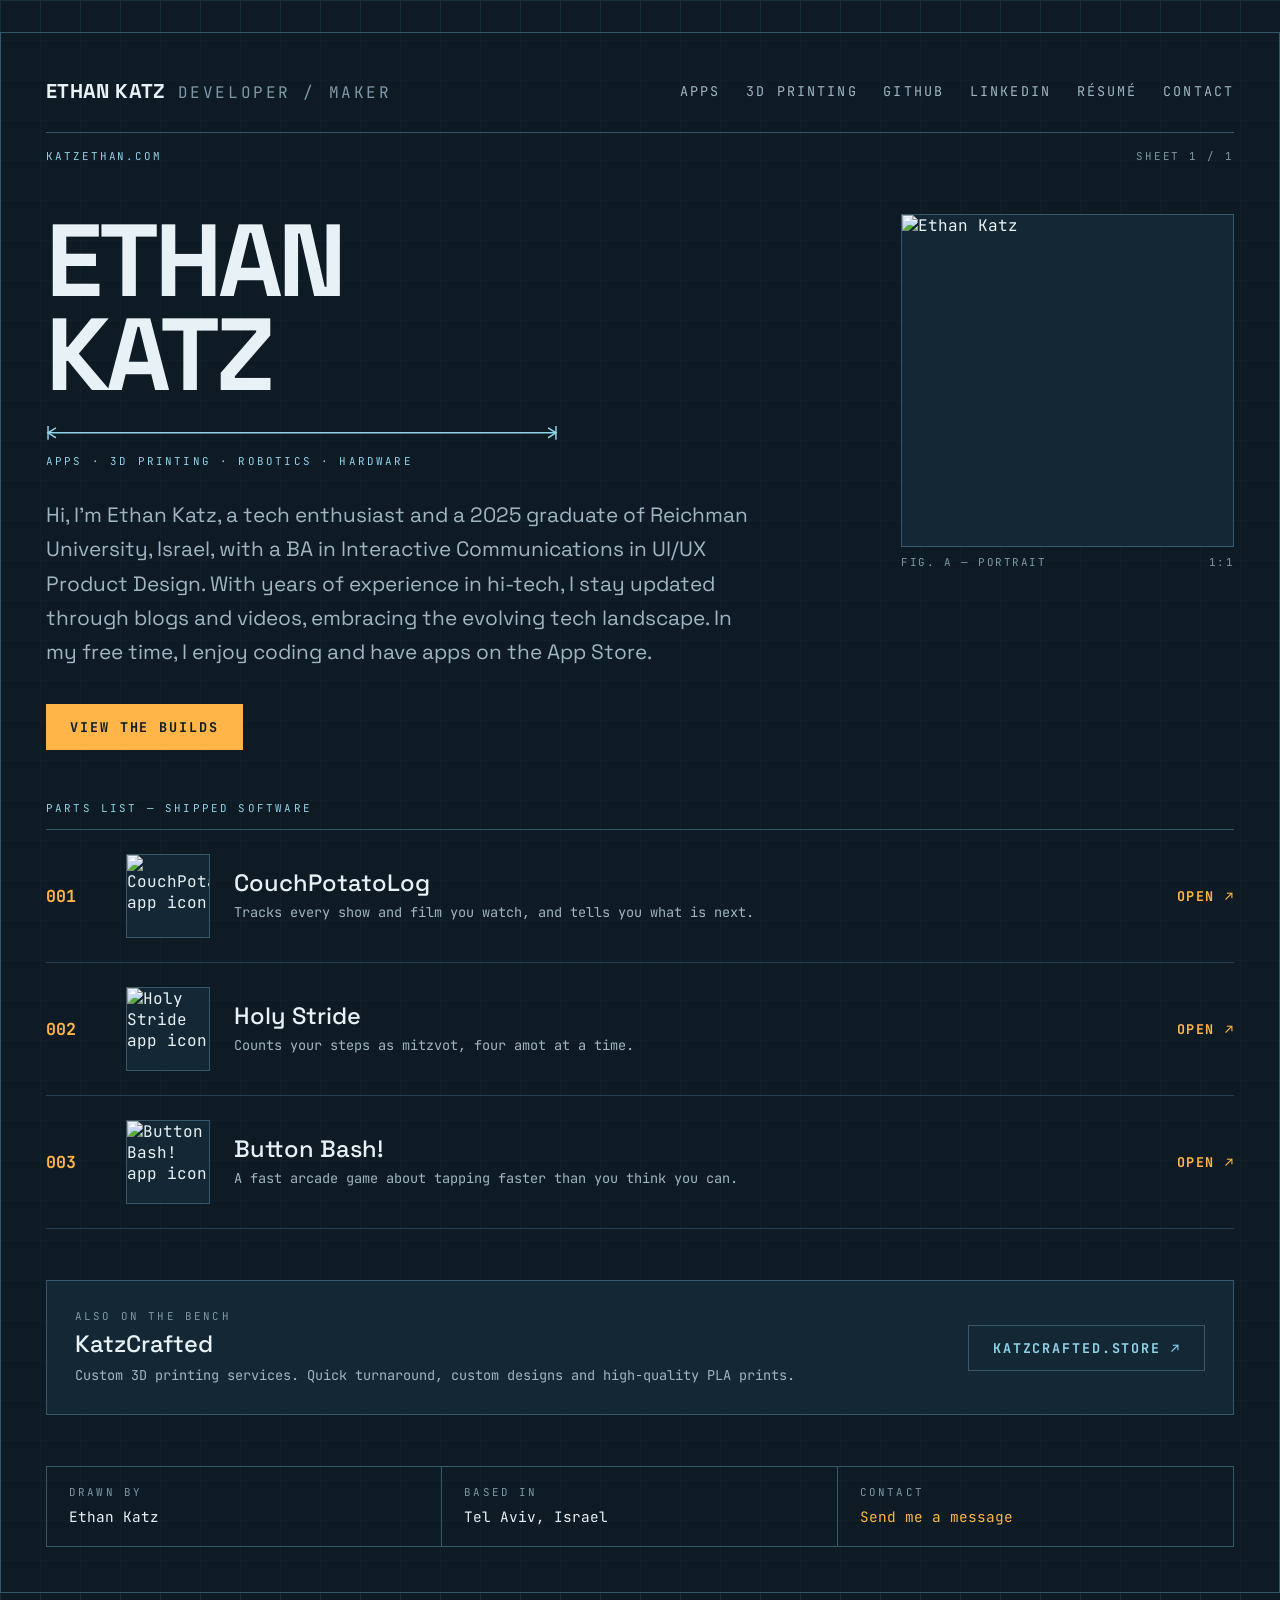
==== commit 0b4d5a13: "Cut the links that led somewhere the nav already went The home page offered the same handful of dest" ====
--- a/index.html
+++ b/index.html
@@ -185,7 +185,6 @@
               <a class="btn btn--solid" href="/appstore/appstore.html"
                 >View the builds</a
               >
-              <a class="btn btn--ghost" href="/contact/contact.html">Contact</a>
             </div>
           </div>
 
@@ -308,22 +307,8 @@
           <p class="titleblock__value">Ethan Katz</p>
         </div>
         <div class="titleblock__cell">
-          <p class="label label--muted">Elsewhere</p>
-          <p class="titleblock__value">
-            <a
-              href="https://github.com/Ethan-Katz"
-              target="_blank"
-              rel="noopener"
-              >GitHub</a
-            ><span class="titleblock__sep"> / </span
-            ><a
-              href="https://linkedin.com/in/ethanrkatz"
-              target="_blank"
-              rel="noopener"
-              >LinkedIn</a
-            ><span class="titleblock__sep"> / </span
-            ><a href="/resume/cv.html">Résumé</a>
-          </p>
+          <p class="label label--muted">Based in</p>
+          <p class="titleblock__value">Tel Aviv, Israel</p>
         </div>
         <div class="titleblock__cell">
           <p class="label label--muted">Contact</p>
--- a/style.css
+++ b/style.css
@@ -488,10 +488,6 @@
   overflow-wrap: anywhere;
 }
 
-.titleblock__sep {
-  color: #4a6b7a;
-}
-
 /* --------------------------------------------------------------------------
    Hover, only where there is a real pointer
    -------------------------------------------------------------------------- */
